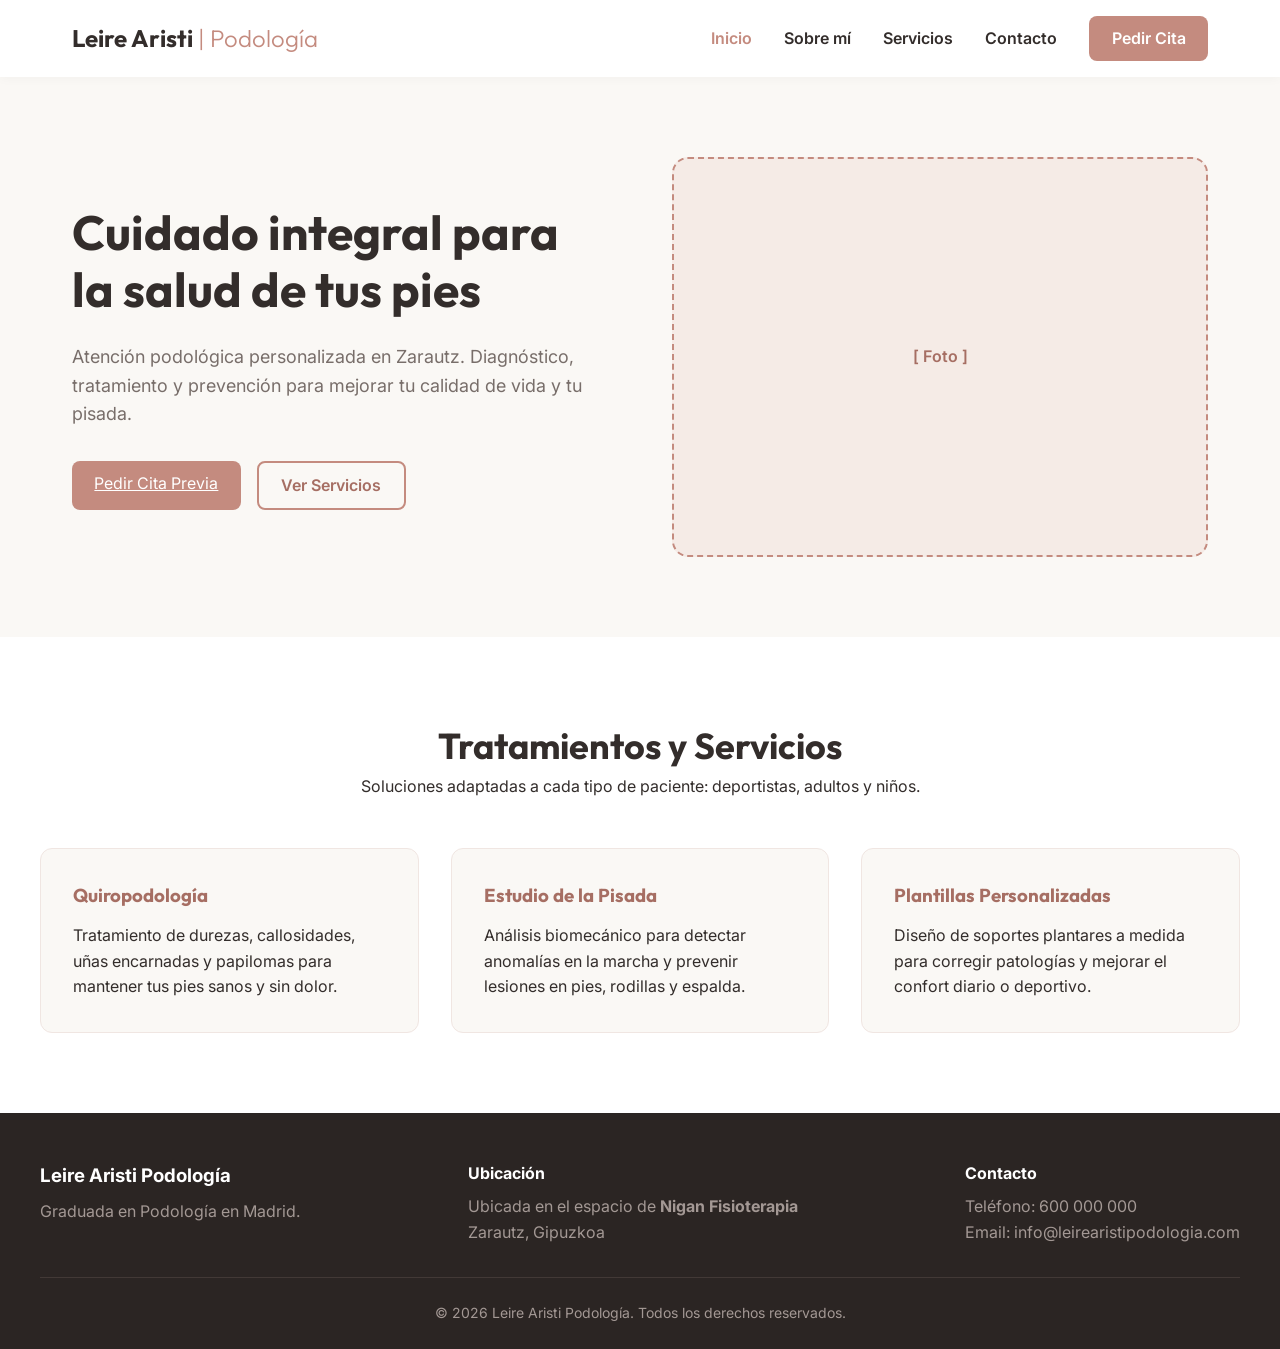
==== index.html @ 8298e6a9 "Add files via upload" ====
<!DOCTYPE html>
<html lang="es">
<head>
    <meta charset="UTF-8">
    <meta name="viewport" content="width=device-width, initial-scale=1.0">
    <title>Leire Aristi | Podología en Zarautz</title>
    <!-- Google Fonts -->
    <link rel="preconnect" href="https://fonts.googleapis.com">
    <link rel="preconnect" href="https://fonts.gstatic.com" crossorigin>
    <link href="https://fonts.googleapis.com/css2?family=Inter:wght@300;400;600;700&family=Outfit:wght@400;600;700&display=swap" rel="stylesheet">
    <style>
        :root {
            /* Paleta Nigan: Rosa cálido / Beige / Terracota */
            --primary: #c48b7f;
            --primary-dark: #a66e63;
            --primary-light: #f5ebe6;
            --bg-light: #faf8f5;
            --text-main: #332d2b;
            --text-muted: #786e6a;
            --white: #ffffff;
            --font-heading: 'Outfit', sans-serif;
            --font-body: 'Inter', sans-serif;
        }

        * {
            box-sizing: border-box;
            margin: 0;
            padding: 0;
        }

        body {
            font-family: var(--font-body);
            color: var(--text-main);
            background-color: var(--bg-light);
            line-height: 1.6;
        }

        /* Header & Navigation */
        header {
            background-color: var(--white);
            box-shadow: 0 2px 10px rgba(0,0,0,0.03);
            position: sticky;
            top: 0;
            z-index: 100;
        }

        .nav-container {
            max-width: 1200px;
            margin: 0 auto;
            display: flex;
            justify-content: space-between;
            align-items: center;
            padding: 1rem 2rem;
            position: relative;
        }

        .logo {
            font-family: var(--font-heading);
            font-size: 1.5rem;
            font-weight: 700;
            color: var(--text-main);
            text-decoration: none;
        }

        .logo span {
            font-weight: 300;
            color: var(--primary);
        }

        .menu-toggle {
            display: none;
            background: none;
            border: none;
            font-size: 1.8rem;
            color: var(--primary-dark);
            cursor: pointer;
            padding: 0.2rem 0.5rem;
        }

        nav ul {
            display: flex;
            list-style: none;
            gap: 2rem;
            align-items: center;
        }

        nav a {
            text-decoration: none;
            color: var(--text-main);
            font-weight: 600;
            transition: color 0.3s;
        }

        nav a:hover, nav a.active {
            color: var(--primary);
        }

        .btn-cta {
            background-color: var(--primary);
            color: var(--white) !important;
            padding: 0.6rem 1.4rem;
            border-radius: 8px;
            display: inline-block;
            text-align: center;
            transition: background-color 0.3s, transform 0.2s !important;
        }

        .btn-cta:hover {
            background-color: var(--primary-dark) !important;
            transform: translateY(-1px);
        }

        /* Hero Section */
        .hero {
            max-width: 1200px;
            margin: 0 auto;
            padding: 5rem 2rem;
            display: grid;
            grid-template-columns: 1fr 1fr;
            gap: 4rem;
            align-items: center;
        }

        .hero-text h1 {
            font-family: var(--font-heading);
            font-size: 3rem;
            line-height: 1.2;
            color: var(--text-main);
            margin-bottom: 1.5rem;
        }

        .hero-text p {
            font-size: 1.125rem;
            color: var(--text-muted);
            margin-bottom: 2rem;
        }

        .hero-buttons {
            display: flex;
            gap: 1rem;
        }

        .btn-secondary {
            border: 2px solid var(--primary);
            color: var(--primary-dark);
            padding: 0.6rem 1.4rem;
            border-radius: 8px;
            text-decoration: none;
            font-weight: 600;
            display: inline-block;
            text-align: center;
            transition: background-color 0.3s;
        }

        .btn-secondary:hover {
            background-color: var(--primary-light);
        }

        .hero-image {
            background-color: var(--primary-light);
            border: 2px dashed var(--primary);
            height: 400px;
            border-radius: 16px;
            display: flex;
            align-items: center;
            justify-content: center;
            color: var(--primary-dark);
            font-weight: 600;
        }

        /* Direct Services Preview */
        .services-preview {
            background-color: var(--white);
            padding: 5rem 2rem;
        }

        .section-title {
            text-align: center;
            max-width: 600px;
            margin: 0 auto 3rem auto;
        }

        .section-title h2 {
            font-family: var(--font-heading);
            font-size: 2.25rem;
            color: var(--text-main);
        }

        .grid-3 {
            max-width: 1200px;
            margin: 0 auto;
            display: grid;
            grid-template-columns: repeat(auto-fit, minmax(280px, 1fr));
            gap: 2rem;
        }

        .card {
            padding: 2rem;
            border-radius: 12px;
            border: 1px solid #f0e6e2;
            background: var(--bg-light);
            transition: transform 0.3s, box-shadow 0.3s;
        }

        .card:hover {
            transform: translateY(-5px);
            box-shadow: 0 10px 20px rgba(196, 139, 127, 0.1);
        }

        .card h3 {
            font-family: var(--font-heading);
            margin-bottom: 0.75rem;
            color: var(--primary-dark);
        }

        /* Footer */
        footer {
            background-color: #2b2523;
            color: var(--white);
            padding: 3rem 2rem 1.5rem 2rem;
        }

        .footer-content {
            max-width: 1200px;
            margin: 0 auto;
            display: flex;
            justify-content: space-between;
            flex-wrap: wrap;
            gap: 2rem;
            padding-bottom: 2rem;
            border-bottom: 1px solid #423936;
        }

        .footer-bottom {
            max-width: 1200px;
            margin: 1.5rem auto 0 auto;
            text-align: center;
            font-size: 0.875rem;
            color: #a39894;
        }

        /* Responsive Mobile Layout */
        @media (max-width: 768px) {
            .nav-container {
                padding: 1rem 1.5rem;
            }

            .menu-toggle {
                display: block;
            }

            nav ul {
                display: none;
                flex-direction: column;
                position: absolute;
                top: 100%;
                left: 0;
                width: 100%;
                background-color: var(--white);
                padding: 1.5rem;
                box-shadow: 0 10px 15px rgba(0, 0, 0, 0.05);
                gap: 1.2rem;
                border-bottom: 2px solid var(--primary-light);
            }

            nav ul.nav-active {
                display: flex;
            }

            .hero {
                grid-template-columns: 1fr;
                text-align: center;
                padding: 3rem 1.5rem;
                gap: 2.5rem;
            }

            .hero-text h1 {
                font-size: 2.25rem;
            }

            .hero-buttons {
                flex-direction: column;
                width: 100%;
            }

            .btn-cta, .btn-secondary {
                width: 100%;
            }

            .hero-image {
                height: 250px;
            }

            .services-preview {
                padding: 3rem 1.5rem;
            }

            .section-title h2 {
                font-size: 1.8rem;
            }

            .footer-content {
                flex-direction: column;
                gap: 1.5rem;
            }
        }
    </style>
</head>
<body>

    <!-- Navegación -->
    <header>
        <div class="nav-container">
            <a href="index.html" class="logo">Leire Aristi <span>| Podología</span></a>
            
            <button class="menu-toggle" id="mobile-menu" aria-label="Abrir menú de navegación">
                ☰
            </button>

            <nav>
                <ul id="nav-list">
                    <li><a href="index.html" class="active">Inicio</a></li>
                    <li><a href="sobre-mi.html">Sobre mí</a></li>
                    <li><a href="servicios.html">Servicios</a></li>
                    <li><a href="contacto.html">Contacto</a></li>
                    <li><a href="cita.html" class="btn-cta">Pedir Cita</a></li>
                </ul>
            </nav>
        </div>
    </header>

    <!-- Hero Section -->
    <section class="hero">
        <div class="hero-text">
            <h1>Cuidado integral para la salud de tus pies</h1>
            <p>Atención podológica personalizada en Zarautz. Diagnóstico, tratamiento y prevención para mejorar tu calidad de vida y tu pisada.</p>
            <div class="hero-buttons">
                <a href="cita.html" class="btn-cta">Pedir Cita Previa</a>
                <a href="servicios.html" class="btn-secondary">Ver Servicios</a>
            </div>
        </div>
        <div class="hero-image">
            [ Foto ]
        </div>
    </section>

    <!-- Servicios Destacados -->
    <section class="services-preview">
        <div class="section-title">
            <h2>Tratamientos y Servicios</h2>
            <p>Soluciones adaptadas a cada tipo de paciente: deportistas, adultos y niños.</p>
        </div>
        <div class="grid-3">
            <div class="card">
                <h3>Quiropodología</h3>
                <p>Tratamiento de durezas, callosidades, uñas encarnadas y papilomas para mantener tus pies sanos y sin dolor.</p>
            </div>
            <div class="card">
                <h3>Estudio de la Pisada</h3>
                <p>Análisis biomecánico para detectar anomalías en la marcha y prevenir lesiones en pies, rodillas y espalda.</p>
            </div>
            <div class="card">
                <h3>Plantillas Personalizadas</h3>
                <p>Diseño de soportes plantares a medida para corregir patologías y mejorar el confort diario o deportivo.</p>
            </div>
        </div>
    </section>

    <!-- Footer -->
    <footer>
        <div class="footer-content">
            <div>
                <h3>Leire Aristi Podología</h3>
                <p style="color: #a39894; margin-top: 0.5rem;">Graduada en Podología en Madrid.</p>
            </div>
            <div>
                <h4>Ubicación</h4>
                <p style="color: #a39894; margin-top: 0.5rem;">
                    Ubicada en el espacio de <strong>Nigan Fisioterapia</strong><br>
                    Zarautz, Gipuzkoa
                </p>
            </div>
            <div>
                <h4>Contacto</h4>
                <p style="color: #a39894; margin-top: 0.5rem;">
                    Teléfono: 600 000 000<br>
                    Email: info@leirearistipodologia.com
                </p>
            </div>
        </div>
        <div class="footer-bottom">
            <p>&copy; 2026 Leire Aristi Podología. Todos los derechos reservados.</p>
        </div>
    </footer>

    <!-- Script Menú Móvil -->
    <script>
        const menuToggle = document.getElementById('mobile-menu');
        const navList = document.getElementById('nav-list');

        menuToggle.addEventListener('click', () => {
            navList.classList.toggle('nav-active');
        });
    </script>

</body>
</html>
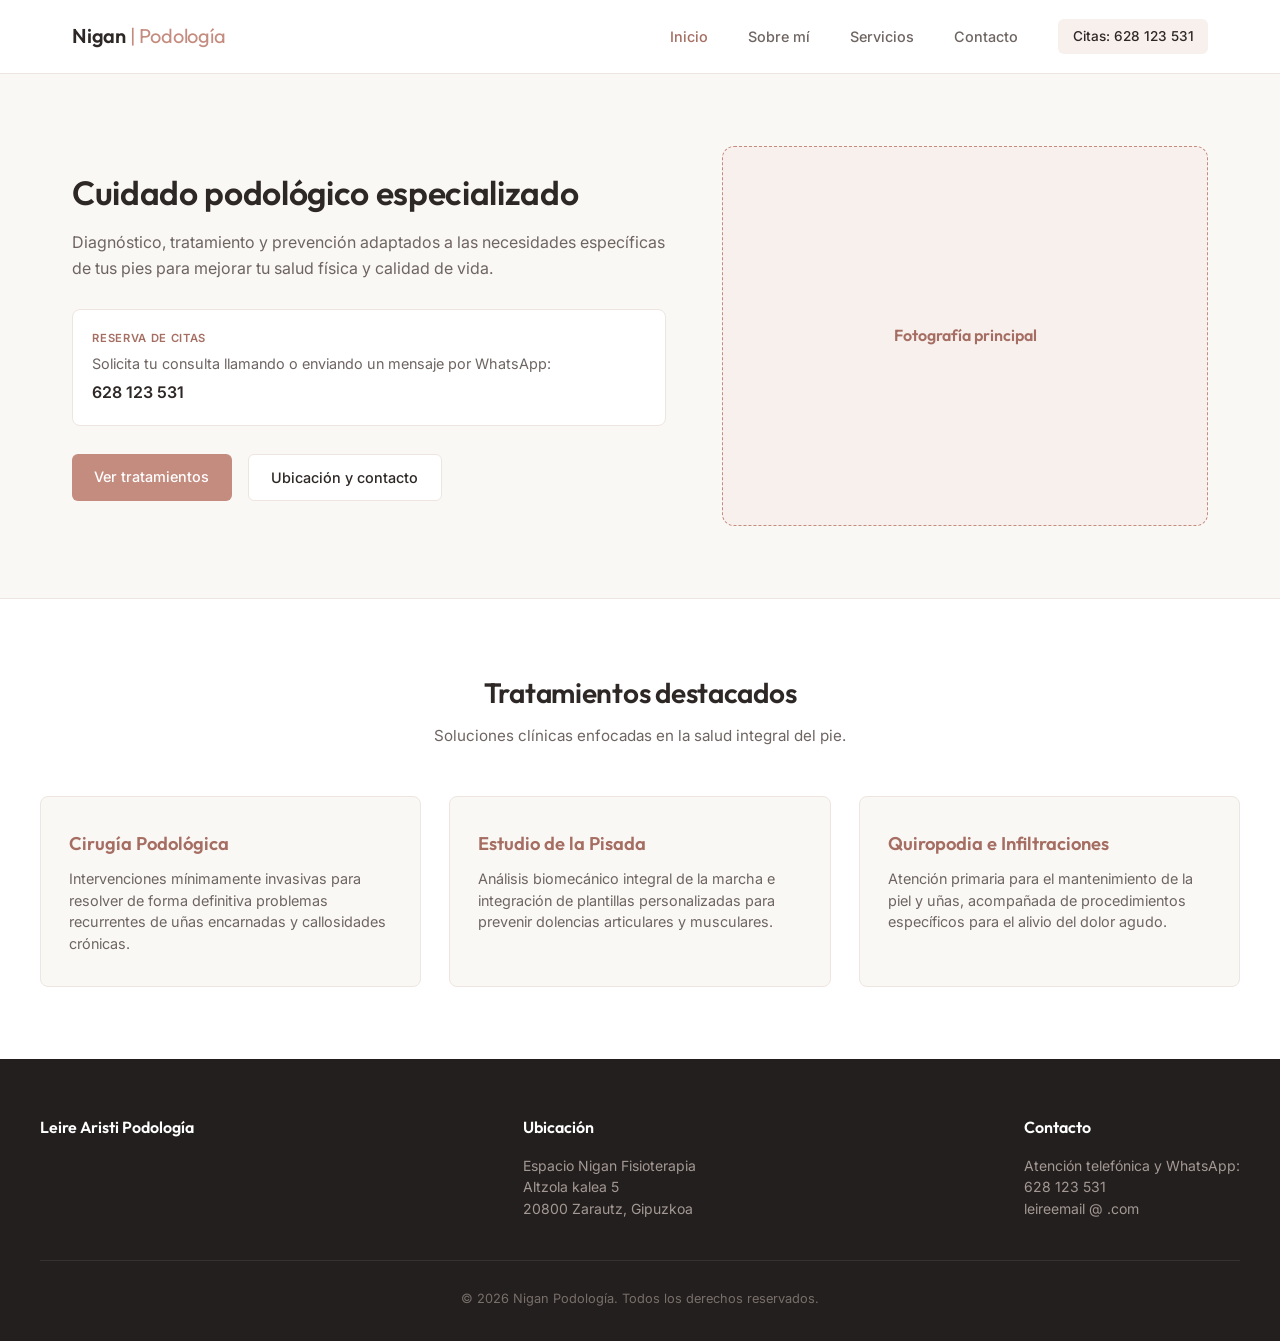
==== commit e9102eea: "Add files via upload basico 1" ====
--- a/index.html
+++ b/index.html
@@ -3,21 +3,21 @@
 <head>
     <meta charset="UTF-8">
     <meta name="viewport" content="width=device-width, initial-scale=1.0">
-    <title>Leire Aristi | Podología en Zarautz</title>
+    <title>Nigan | Podología en Zarautz</title>
     <!-- Google Fonts -->
     <link rel="preconnect" href="https://fonts.googleapis.com">
     <link rel="preconnect" href="https://fonts.gstatic.com" crossorigin>
-    <link href="https://fonts.googleapis.com/css2?family=Inter:wght@300;400;600;700&family=Outfit:wght@400;600;700&display=swap" rel="stylesheet">
+    <link href="https://fonts.googleapis.com/css2?family=Inter:wght@300;400;500;600&family=Outfit:wght@400;500;600&display=swap" rel="stylesheet">
     <style>
         :root {
-            /* Paleta Nigan: Rosa cálido / Beige / Terracota */
             --primary: #c48b7f;
             --primary-dark: #a66e63;
-            --primary-light: #f5ebe6;
+            --primary-light: #f7f0ed;
             --bg-light: #faf8f5;
-            --text-main: #332d2b;
-            --text-muted: #786e6a;
+            --text-main: #2d2826;
+            --text-muted: #6e6562;
             --white: #ffffff;
+            --border-color: #eee5e0;
             --font-heading: 'Outfit', sans-serif;
             --font-body: 'Inter', sans-serif;
         }
@@ -33,12 +33,13 @@
             color: var(--text-main);
             background-color: var(--bg-light);
             line-height: 1.6;
+            -webkit-font-smoothing: antialiased;
         }
 
         /* Header & Navigation */
         header {
             background-color: var(--white);
-            box-shadow: 0 2px 10px rgba(0,0,0,0.03);
+            border-bottom: 1px solid var(--border-color);
             position: sticky;
             top: 0;
             z-index: 100;
@@ -50,20 +51,20 @@
             display: flex;
             justify-content: space-between;
             align-items: center;
-            padding: 1rem 2rem;
-            position: relative;
+            padding: 1.2rem 2rem;
         }
 
         .logo {
             font-family: var(--font-heading);
-            font-size: 1.5rem;
-            font-weight: 700;
+            font-size: 1.25rem;
+            font-weight: 600;
             color: var(--text-main);
             text-decoration: none;
+            letter-spacing: -0.01em;
         }
 
         .logo span {
-            font-weight: 300;
+            font-weight: 400;
             color: var(--primary);
         }
 
@@ -71,68 +72,95 @@
             display: none;
             background: none;
             border: none;
-            font-size: 1.8rem;
-            color: var(--primary-dark);
+            font-size: 1.5rem;
+            color: var(--text-main);
             cursor: pointer;
-            padding: 0.2rem 0.5rem;
         }
 
         nav ul {
             display: flex;
             list-style: none;
-            gap: 2rem;
+            gap: 2.5rem;
             align-items: center;
         }
 
         nav a {
             text-decoration: none;
-            color: var(--text-main);
-            font-weight: 600;
-            transition: color 0.3s;
+            color: var(--text-muted);
+            font-weight: 500;
+            font-size: 0.9rem;
+            transition: color 0.2s ease;
         }
 
         nav a:hover, nav a.active {
-            color: var(--primary);
-        }
-
-        .btn-cta {
-            background-color: var(--primary);
-            color: var(--white) !important;
-            padding: 0.6rem 1.4rem;
-            border-radius: 8px;
-            display: inline-block;
-            text-align: center;
-            transition: background-color 0.3s, transform 0.2s !important;
-        }
-
-        .btn-cta:hover {
-            background-color: var(--primary-dark) !important;
-            transform: translateY(-1px);
+            color: var(--primary-dark);
+        }
+
+        .nav-phone {
+            font-size: 0.85rem;
+            font-weight: 500;
+            color: var(--text-main);
+            background-color: var(--primary-light);
+            padding: 0.4rem 0.9rem;
+            border-radius: 6px;
         }
 
         /* Hero Section */
         .hero {
             max-width: 1200px;
             margin: 0 auto;
-            padding: 5rem 2rem;
+            padding: 4.5rem 2rem;
             display: grid;
-            grid-template-columns: 1fr 1fr;
-            gap: 4rem;
+            grid-template-columns: 1.1fr 0.9fr;
+            gap: 3.5rem;
             align-items: center;
         }
 
         .hero-text h1 {
             font-family: var(--font-heading);
-            font-size: 3rem;
-            line-height: 1.2;
-            color: var(--text-main);
-            margin-bottom: 1.5rem;
+            font-size: 2.1rem;
+            font-weight: 600;
+            line-height: 1.3;
+            color: var(--text-main);
+            margin-bottom: 1rem;
+            letter-spacing: -0.01em;
         }
 
         .hero-text p {
-            font-size: 1.125rem;
+            font-size: 1rem;
             color: var(--text-muted);
-            margin-bottom: 2rem;
+            margin-bottom: 1.75rem;
+        }
+
+        /* Reserva de Citas */
+        .booking-card {
+            background-color: var(--white);
+            border: 1px solid var(--border-color);
+            padding: 1.2rem;
+            border-radius: 8px;
+            margin-bottom: 1.75rem;
+        }
+
+        .booking-card-label {
+            font-size: 0.7rem;
+            text-transform: uppercase;
+            letter-spacing: 0.06em;
+            font-weight: 600;
+            color: var(--primary-dark);
+            margin-bottom: 0.3rem;
+        }
+
+        .booking-card p {
+            font-size: 0.9rem;
+            color: var(--text-muted);
+            margin-bottom: 0.3rem;
+        }
+
+        .phone-number {
+            font-family: var(--font-body);
+            font-size: 1rem;
+            font-weight: 600;
+            color: var(--text-main);
         }
 
         .hero-buttons {
@@ -140,50 +168,86 @@
             gap: 1rem;
         }
 
+        .btn-primary {
+            background-color: var(--primary);
+            color: var(--white);
+            padding: 0.7rem 1.4rem;
+            border-radius: 6px;
+            text-decoration: none;
+            font-weight: 500;
+            font-size: 0.9rem;
+            transition: background-color 0.2s ease;
+        }
+
+        .btn-primary:hover {
+            background-color: var(--primary-dark);
+        }
+
         .btn-secondary {
-            border: 2px solid var(--primary);
-            color: var(--primary-dark);
-            padding: 0.6rem 1.4rem;
-            border-radius: 8px;
+            border: 1px solid var(--border-color);
+            background-color: var(--white);
+            color: var(--text-main);
+            padding: 0.7rem 1.4rem;
+            border-radius: 6px;
             text-decoration: none;
-            font-weight: 600;
-            display: inline-block;
-            text-align: center;
-            transition: background-color 0.3s;
+            font-weight: 500;
+            font-size: 0.9rem;
+            transition: border-color 0.2s ease, background-color 0.2s ease;
         }
 
         .btn-secondary:hover {
+            border-color: var(--primary);
             background-color: var(--primary-light);
         }
 
-        .hero-image {
+        /* Foto Principal Placeholder */
+        .image-placeholder {
+            width: 100%;
+            height: 380px;
             background-color: var(--primary-light);
-            border: 2px dashed var(--primary);
-            height: 400px;
-            border-radius: 16px;
+            border: 1px dashed var(--primary);
+            border-radius: 12px;
             display: flex;
+            flex-direction: column;
             align-items: center;
             justify-content: center;
+            padding: 2rem;
+            text-align: center;
+            box-sizing: border-box;
+        }
+
+        .image-placeholder-title {
+            font-family: var(--font-heading);
+            font-size: 1rem;
+            font-weight: 600;
             color: var(--primary-dark);
-            font-weight: 600;
-        }
-
-        /* Direct Services Preview */
+        }
+
+        /* Services Preview */
         .services-preview {
             background-color: var(--white);
-            padding: 5rem 2rem;
-        }
-
-        .section-title {
-            text-align: center;
+            padding: 4.5rem 2rem;
+            border-top: 1px solid var(--border-color);
+        }
+
+        .section-header {
             max-width: 600px;
             margin: 0 auto 3rem auto;
-        }
-
-        .section-title h2 {
-            font-family: var(--font-heading);
-            font-size: 2.25rem;
-            color: var(--text-main);
+            text-align: center;
+        }
+
+        .section-header h2 {
+            font-family: var(--font-heading);
+            font-size: 1.75rem;
+            font-weight: 600;
+            color: var(--text-main);
+            margin-bottom: 0.5rem;
+            letter-spacing: -0.01em;
+        }
+
+        .section-header p {
+            color: var(--text-muted);
+            font-size: 0.95rem;
         }
 
         .grid-3 {
@@ -191,33 +255,42 @@
             margin: 0 auto;
             display: grid;
             grid-template-columns: repeat(auto-fit, minmax(280px, 1fr));
-            gap: 2rem;
+            gap: 1.75rem;
         }
 
         .card {
-            padding: 2rem;
-            border-radius: 12px;
-            border: 1px solid #f0e6e2;
+            padding: 2rem 1.75rem;
+            border-radius: 8px;
+            border: 1px solid var(--border-color);
             background: var(--bg-light);
-            transition: transform 0.3s, box-shadow 0.3s;
+            transition: border-color 0.2s ease, transform 0.2s ease;
         }
 
         .card:hover {
-            transform: translateY(-5px);
-            box-shadow: 0 10px 20px rgba(196, 139, 127, 0.1);
-        }
-
+            border-color: var(--primary);
+            transform: translateY(-2px);
+        }
+
+        /* Títulos de tratamientos en rosa más oscuro */
         .card h3 {
             font-family: var(--font-heading);
-            margin-bottom: 0.75rem;
+            font-size: 1.15rem;
+            font-weight: 600;
+            margin-bottom: 0.6rem;
             color: var(--primary-dark);
+        }
+
+        .card p {
+            color: var(--text-muted);
+            font-size: 0.9rem;
+            line-height: 1.5;
         }
 
         /* Footer */
         footer {
-            background-color: #2b2523;
+            background-color: #231f1e;
             color: var(--white);
-            padding: 3rem 2rem 1.5rem 2rem;
+            padding: 3.5rem 2rem 2rem 2rem;
         }
 
         .footer-content {
@@ -226,29 +299,35 @@
             display: flex;
             justify-content: space-between;
             flex-wrap: wrap;
-            gap: 2rem;
-            padding-bottom: 2rem;
-            border-bottom: 1px solid #423936;
+            gap: 2.5rem;
+            padding-bottom: 2.5rem;
+            border-bottom: 1px solid #36302e;
+        }
+
+        .footer-col h4 {
+            font-family: var(--font-heading);
+            font-size: 1rem;
+            margin-bottom: 0.85rem;
+            font-weight: 600;
+        }
+
+        .footer-col p {
+            color: #a39894;
+            font-size: 0.875rem;
+            line-height: 1.55;
         }
 
         .footer-bottom {
             max-width: 1200px;
-            margin: 1.5rem auto 0 auto;
+            margin: 1.75rem auto 0 auto;
             text-align: center;
-            font-size: 0.875rem;
-            color: #a39894;
-        }
-
-        /* Responsive Mobile Layout */
+            font-size: 0.8rem;
+            color: #786e6a;
+        }
+
+        /* Mobile Layout */
         @media (max-width: 768px) {
-            .nav-container {
-                padding: 1rem 1.5rem;
-            }
-
-            .menu-toggle {
-                display: block;
-            }
-
+            .menu-toggle { display: block; }
             nav ul {
                 display: none;
                 flex-direction: column;
@@ -258,150 +337,108 @@
                 width: 100%;
                 background-color: var(--white);
                 padding: 1.5rem;
-                box-shadow: 0 10px 15px rgba(0, 0, 0, 0.05);
-                gap: 1.2rem;
-                border-bottom: 2px solid var(--primary-light);
+                box-shadow: 0 10px 20px rgba(0, 0, 0, 0.05);
+                gap: 1.25rem;
+                border-bottom: 1px solid var(--border-color);
             }
-
-            nav ul.nav-active {
-                display: flex;
-            }
-
+            nav ul.nav-active { display: flex; }
             .hero {
                 grid-template-columns: 1fr;
-                text-align: center;
-                padding: 3rem 1.5rem;
-                gap: 2.5rem;
+                padding: 2.5rem 1.25rem;
+                gap: 2rem;
             }
-
-            .hero-text h1 {
-                font-size: 2.25rem;
-            }
-
-            .hero-buttons {
-                flex-direction: column;
-                width: 100%;
-            }
-
-            .btn-cta, .btn-secondary {
-                width: 100%;
-            }
-
-            .hero-image {
-                height: 250px;
-            }
-
-            .services-preview {
-                padding: 3rem 1.5rem;
-            }
-
-            .section-title h2 {
-                font-size: 1.8rem;
-            }
-
-            .footer-content {
-                flex-direction: column;
-                gap: 1.5rem;
-            }
+            .hero-text h1 { font-size: 1.75rem; }
+            .hero-buttons { flex-direction: column; }
+            .btn-primary, .btn-secondary { text-align: center; }
+            .image-placeholder { height: 260px; }
+            .footer-content { flex-direction: column; gap: 1.75rem; }
         }
     </style>
 </head>
 <body>
 
-    <!-- Navegación -->
     <header>
         <div class="nav-container">
-            <a href="index.html" class="logo">Leire Aristi <span>| Podología</span></a>
-            
-            <button class="menu-toggle" id="mobile-menu" aria-label="Abrir menú de navegación">
-                ☰
-            </button>
-
+            <a href="index.html" class="logo">Nigan <span>| Podología</span></a>
+            <button class="menu-toggle" id="mobile-menu" aria-label="Navegación">☰</button>
             <nav>
                 <ul id="nav-list">
                     <li><a href="index.html" class="active">Inicio</a></li>
                     <li><a href="sobre-mi.html">Sobre mí</a></li>
                     <li><a href="servicios.html">Servicios</a></li>
                     <li><a href="contacto.html">Contacto</a></li>
-                    <li><a href="cita.html" class="btn-cta">Pedir Cita</a></li>
+                    <li class="nav-phone">Citas: 628 123 531</li>
                 </ul>
             </nav>
         </div>
     </header>
 
-    <!-- Hero Section -->
     <section class="hero">
         <div class="hero-text">
-            <h1>Cuidado integral para la salud de tus pies</h1>
-            <p>Atención podológica personalizada en Zarautz. Diagnóstico, tratamiento y prevención para mejorar tu calidad de vida y tu pisada.</p>
+            <h1>Cuidado podológico especializado</h1>
+            <p>Diagnóstico, tratamiento y prevención adaptados a las necesidades específicas de tus pies para mejorar tu salud física y calidad de vida.</p>
+            
+            <div class="booking-card">
+                <div class="booking-card-label">Reserva de citas</div>
+                <p>Solicita tu consulta llamando o enviando un mensaje por WhatsApp:</p>
+                <div class="phone-number">628 123 531</div>
+            </div>
+
             <div class="hero-buttons">
-                <a href="cita.html" class="btn-cta">Pedir Cita Previa</a>
-                <a href="servicios.html" class="btn-secondary">Ver Servicios</a>
-            </div>
-        </div>
-        <div class="hero-image">
-            [ Foto ]
+                <a href="servicios.html" class="btn-primary">Ver tratamientos</a>
+                <a href="contacto.html" class="btn-secondary">Ubicación y contacto</a>
+            </div>
+        </div>
+
+        <div class="image-placeholder">
+            <div class="image-placeholder-title">Fotografía principal</div>
         </div>
     </section>
 
-    <!-- Servicios Destacados -->
     <section class="services-preview">
-        <div class="section-title">
-            <h2>Tratamientos y Servicios</h2>
-            <p>Soluciones adaptadas a cada tipo de paciente: deportistas, adultos y niños.</p>
+        <div class="section-header">
+            <h2>Tratamientos destacados</h2>
+            <p>Soluciones clínicas enfocadas en la salud integral del pie.</p>
         </div>
         <div class="grid-3">
             <div class="card">
-                <h3>Quiropodología</h3>
-                <p>Tratamiento de durezas, callosidades, uñas encarnadas y papilomas para mantener tus pies sanos y sin dolor.</p>
+                <h3>Cirugía Podológica</h3>
+                <p>Intervenciones mínimamente invasivas para resolver de forma definitiva problemas recurrentes de uñas encarnadas y callosidades crónicas.</p>
             </div>
             <div class="card">
                 <h3>Estudio de la Pisada</h3>
-                <p>Análisis biomecánico para detectar anomalías en la marcha y prevenir lesiones en pies, rodillas y espalda.</p>
+                <p>Análisis biomecánico integral de la marcha e integración de plantillas personalizadas para prevenir dolencias articulares y musculares.</p>
             </div>
             <div class="card">
-                <h3>Plantillas Personalizadas</h3>
-                <p>Diseño de soportes plantares a medida para corregir patologías y mejorar el confort diario o deportivo.</p>
+                <h3>Quiropodia e Infiltraciones</h3>
+                <p>Atención primaria para el mantenimiento de la piel y uñas, acompañada de procedimientos específicos para el alivio del dolor agudo.</p>
             </div>
         </div>
     </section>
 
-    <!-- Footer -->
     <footer>
         <div class="footer-content">
-            <div>
-                <h3>Leire Aristi Podología</h3>
-                <p style="color: #a39894; margin-top: 0.5rem;">Graduada en Podología en Madrid.</p>
-            </div>
-            <div>
+            <div class="footer-col">
+                <h4>Leire Aristi Podología</h4>
+            </div>
+            <div class="footer-col">
                 <h4>Ubicación</h4>
-                <p style="color: #a39894; margin-top: 0.5rem;">
-                    Ubicada en el espacio de <strong>Nigan Fisioterapia</strong><br>
-                    Zarautz, Gipuzkoa
-                </p>
-            </div>
-            <div>
+                <p>Espacio Nigan Fisioterapia<br>Altzola kalea 5<br>20800 Zarautz, Gipuzkoa</p>
+            </div>
+            <div class="footer-col">
                 <h4>Contacto</h4>
-                <p style="color: #a39894; margin-top: 0.5rem;">
-                    Teléfono: 600 000 000<br>
-                    Email: info@leirearistipodologia.com
-                </p>
+                <p>Atención telefónica y WhatsApp:<br>628 123 531<br>leireemail @ .com</p>
             </div>
         </div>
         <div class="footer-bottom">
-            <p>&copy; 2026 Leire Aristi Podología. Todos los derechos reservados.</p>
+            <p>&copy; 2026 Nigan Podología. Todos los derechos reservados.</p>
         </div>
     </footer>
 
-    <!-- Script Menú Móvil -->
     <script>
-        const menuToggle = document.getElementById('mobile-menu');
-        const navList = document.getElementById('nav-list');
-
-        menuToggle.addEventListener('click', () => {
-            navList.classList.toggle('nav-active');
+        document.getElementById('mobile-menu').addEventListener('click', () => {
+            document.getElementById('nav-list').classList.toggle('nav-active');
         });
     </script>
-
 </body>
 </html>
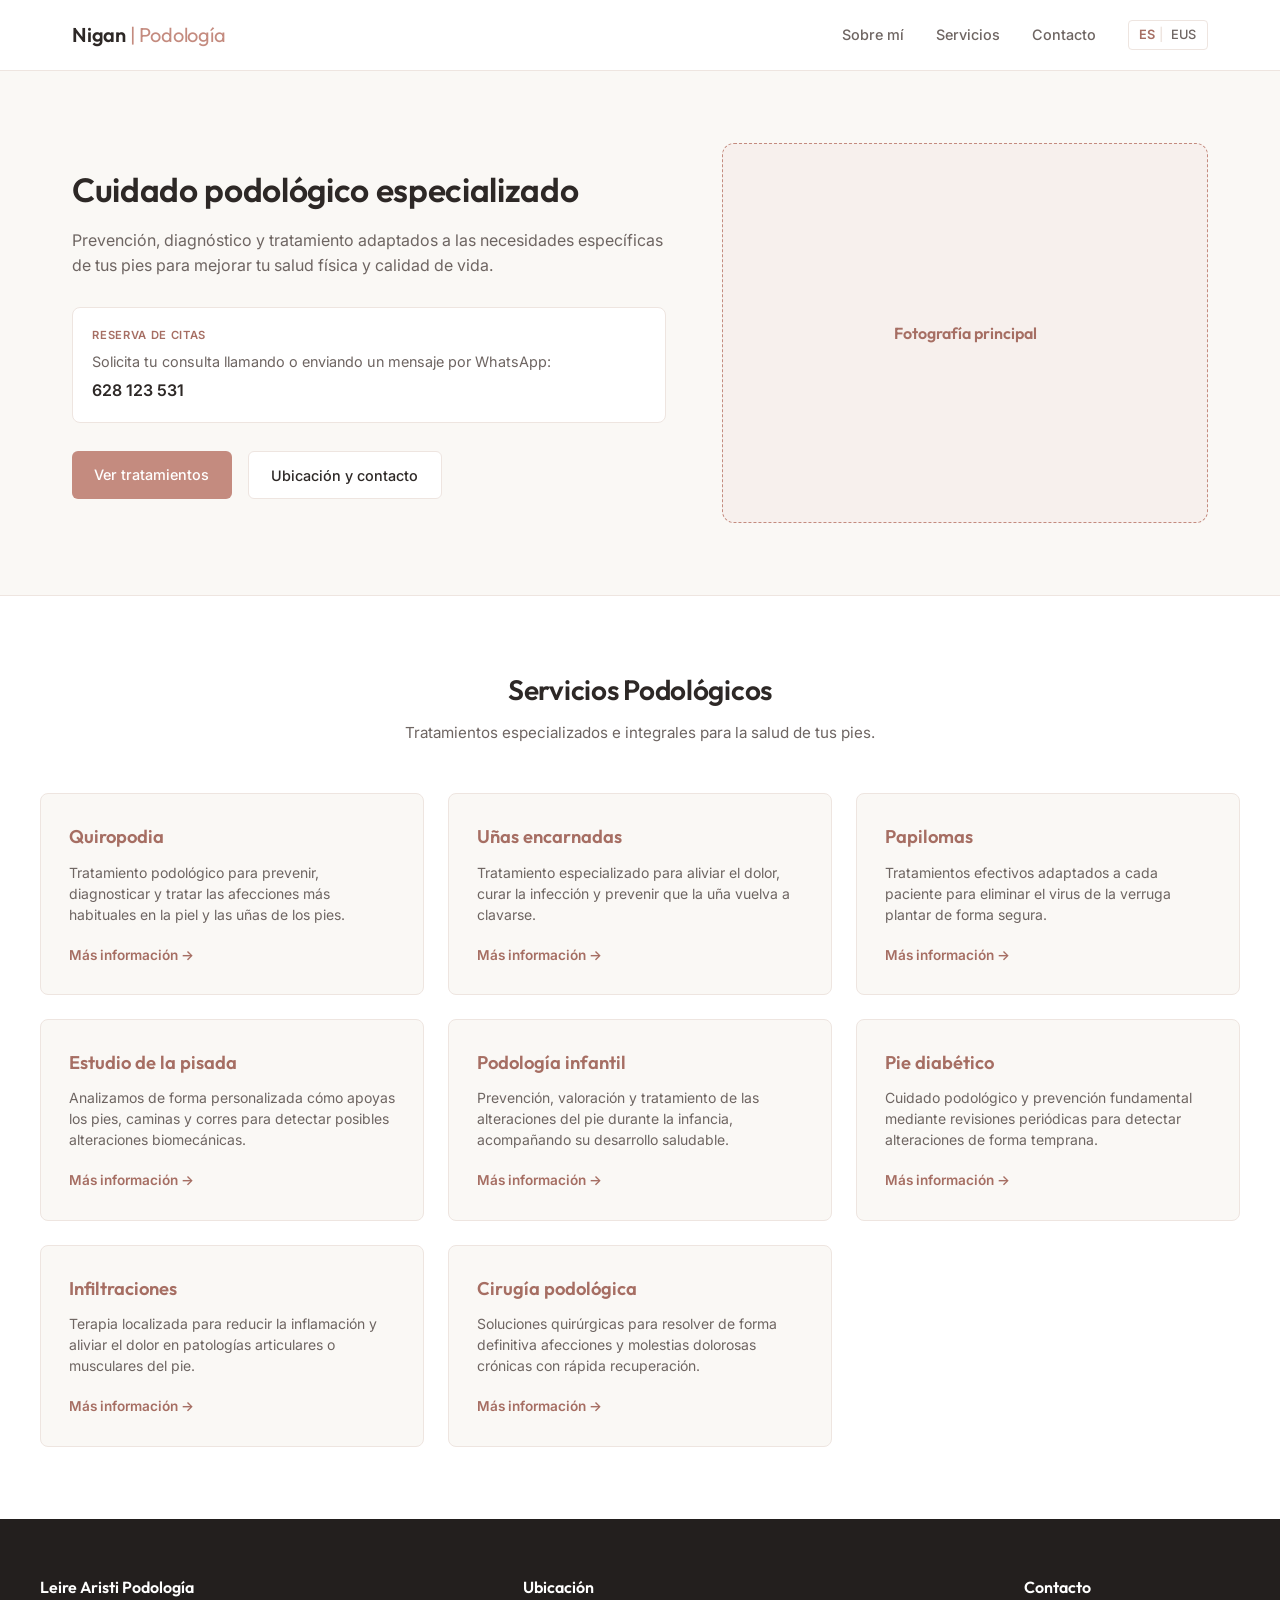
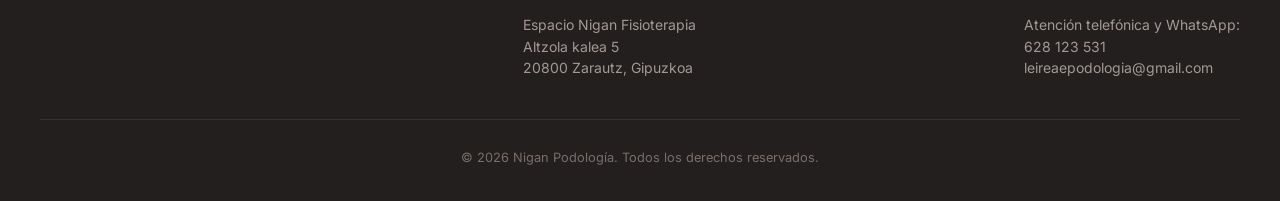
==== commit 4389b02e: "Add files via upload" ====
--- a/index.html
+++ b/index.html
@@ -36,7 +36,6 @@
             -webkit-font-smoothing: antialiased;
         }
 
-        /* Header & Navigation */
         header {
             background-color: var(--white);
             border-bottom: 1px solid var(--border-color);
@@ -80,7 +79,7 @@
         nav ul {
             display: flex;
             list-style: none;
-            gap: 2.5rem;
+            gap: 2rem;
             align-items: center;
         }
 
@@ -96,6 +95,31 @@
             color: var(--primary-dark);
         }
 
+        .lang-selector {
+            display: flex;
+            align-items: center;
+            gap: 0.3rem;
+            font-size: 0.8rem;
+            font-weight: 600;
+            border: 1px solid var(--border-color);
+            padding: 0.25rem 0.6rem;
+            border-radius: 4px;
+            background-color: var(--white);
+        }
+
+        .lang-selector a {
+            font-size: 0.8rem;
+            padding: 0 0.1rem;
+        }
+
+        .lang-selector .active-lang {
+            color: var(--primary-dark);
+        }
+
+        .lang-divider {
+            color: var(--border-color);
+        }
+
         .nav-phone {
             font-size: 0.85rem;
             font-weight: 500;
@@ -105,7 +129,6 @@
             border-radius: 6px;
         }
 
-        /* Hero Section */
         .hero {
             max-width: 1200px;
             margin: 0 auto;
@@ -132,7 +155,6 @@
             margin-bottom: 1.75rem;
         }
 
-        /* Reserva de Citas */
         .booking-card {
             background-color: var(--white);
             border: 1px solid var(--border-color);
@@ -200,7 +222,6 @@
             background-color: var(--primary-light);
         }
 
-        /* Foto Principal Placeholder */
         .image-placeholder {
             width: 100%;
             height: 380px;
@@ -223,7 +244,6 @@
             color: var(--primary-dark);
         }
 
-        /* Services Preview */
         .services-preview {
             background-color: var(--white);
             padding: 4.5rem 2rem;
@@ -250,29 +270,31 @@
             font-size: 0.95rem;
         }
 
-        .grid-3 {
+        .grid-preview {
             max-width: 1200px;
             margin: 0 auto;
             display: grid;
-            grid-template-columns: repeat(auto-fit, minmax(280px, 1fr));
-            gap: 1.75rem;
-        }
-
-        .card {
-            padding: 2rem 1.75rem;
+            grid-template-columns: repeat(auto-fit, minmax(320px, 1fr));
+            gap: 1.5rem;
+        }
+
+        .card-preview {
+            padding: 1.75rem;
             border-radius: 8px;
             border: 1px solid var(--border-color);
             background: var(--bg-light);
+            display: flex;
+            flex-direction: column;
+            justify-content: space-between;
             transition: border-color 0.2s ease, transform 0.2s ease;
         }
 
-        .card:hover {
+        .card-preview:hover {
             border-color: var(--primary);
             transform: translateY(-2px);
         }
 
-        /* Títulos de tratamientos en rosa más oscuro */
-        .card h3 {
+        .card-preview h3 {
             font-family: var(--font-heading);
             font-size: 1.15rem;
             font-weight: 600;
@@ -280,13 +302,27 @@
             color: var(--primary-dark);
         }
 
-        .card p {
+        .card-preview p {
             color: var(--text-muted);
-            font-size: 0.9rem;
+            font-size: 0.875rem;
             line-height: 1.5;
-        }
-
-        /* Footer */
+            margin-bottom: 1.25rem;
+        }
+
+        .link-more {
+            font-size: 0.85rem;
+            font-weight: 600;
+            color: var(--primary-dark);
+            text-decoration: none;
+            display: inline-flex;
+            align-items: center;
+            gap: 0.25rem;
+        }
+
+        .link-more:hover {
+            text-decoration: underline;
+        }
+
         footer {
             background-color: #231f1e;
             color: var(--white);
@@ -325,7 +361,6 @@
             color: #786e6a;
         }
 
-        /* Mobile Layout */
         @media (max-width: 768px) {
             .menu-toggle { display: block; }
             nav ul {
@@ -351,6 +386,7 @@
             .hero-buttons { flex-direction: column; }
             .btn-primary, .btn-secondary { text-align: center; }
             .image-placeholder { height: 260px; }
+            .grid-preview { grid-template-columns: 1fr; }
             .footer-content { flex-direction: column; gap: 1.75rem; }
         }
     </style>
@@ -363,11 +399,14 @@
             <button class="menu-toggle" id="mobile-menu" aria-label="Navegación">☰</button>
             <nav>
                 <ul id="nav-list">
-                    <li><a href="index.html" class="active">Inicio</a></li>
                     <li><a href="sobre-mi.html">Sobre mí</a></li>
                     <li><a href="servicios.html">Servicios</a></li>
                     <li><a href="contacto.html">Contacto</a></li>
-                    <li class="nav-phone">Citas: 628 123 531</li>
+                    <li class="lang-selector">
+                        <span class="active-lang">ES</span>
+                        <span class="lang-divider">|</span>
+                        <a href="eu/index.html">EUS</a>
+                    </li>
                 </ul>
             </nav>
         </div>
@@ -376,7 +415,7 @@
     <section class="hero">
         <div class="hero-text">
             <h1>Cuidado podológico especializado</h1>
-            <p>Diagnóstico, tratamiento y prevención adaptados a las necesidades específicas de tus pies para mejorar tu salud física y calidad de vida.</p>
+            <p>Prevención, diagnóstico y tratamiento adaptados a las necesidades específicas de tus pies para mejorar tu salud física y calidad de vida.</p>
             
             <div class="booking-card">
                 <div class="booking-card-label">Reserva de citas</div>
@@ -397,22 +436,75 @@
 
     <section class="services-preview">
         <div class="section-header">
-            <h2>Tratamientos destacados</h2>
-            <p>Soluciones clínicas enfocadas en la salud integral del pie.</p>
-        </div>
-        <div class="grid-3">
-            <div class="card">
-                <h3>Cirugía Podológica</h3>
-                <p>Intervenciones mínimamente invasivas para resolver de forma definitiva problemas recurrentes de uñas encarnadas y callosidades crónicas.</p>
-            </div>
-            <div class="card">
-                <h3>Estudio de la Pisada</h3>
-                <p>Análisis biomecánico integral de la marcha e integración de plantillas personalizadas para prevenir dolencias articulares y musculares.</p>
-            </div>
-            <div class="card">
-                <h3>Quiropodia e Infiltraciones</h3>
-                <p>Atención primaria para el mantenimiento de la piel y uñas, acompañada de procedimientos específicos para el alivio del dolor agudo.</p>
-            </div>
+            <h2>Servicios Podológicos</h2>
+            <p>Tratamientos especializados e integrales para la salud de tus pies.</p>
+        </div>
+        <div class="grid-preview">
+            
+            <div class="card-preview">
+                <div>
+                    <h3>Quiropodia</h3>
+                    <p>Tratamiento podológico para prevenir, diagnosticar y tratar las afecciones más habituales en la piel y las uñas de los pies.</p>
+                </div>
+                <a href="servicios.html#quiropodia" class="link-more">Más información →</a>
+            </div>
+
+            <div class="card-preview">
+                <div>
+                    <h3>Uñas encarnadas</h3>
+                    <p>Tratamiento especializado para aliviar el dolor, curar la infección y prevenir que la uña vuelva a clavarse.</p>
+                </div>
+                <a href="servicios.html#unas-encarnadas" class="link-more">Más información →</a>
+            </div>
+
+            <div class="card-preview">
+                <div>
+                    <h3>Papilomas</h3>
+                    <p>Tratamientos efectivos adaptados a cada paciente para eliminar el virus de la verruga plantar de forma segura.</p>
+                </div>
+                <a href="servicios.html#papilomas" class="link-more">Más información →</a>
+            </div>
+
+            <div class="card-preview">
+                <div>
+                    <h3>Estudio de la pisada</h3>
+                    <p>Analizamos de forma personalizada cómo apoyas los pies, caminas y corres para detectar posibles alteraciones biomecánicas.</p>
+                </div>
+                <a href="servicios.html#estudio-pisada" class="link-more">Más información →</a>
+            </div>
+
+            <div class="card-preview">
+                <div>
+                    <h3>Podología infantil</h3>
+                    <p>Prevención, valoración y tratamiento de las alteraciones del pie durante la infancia, acompañando su desarrollo saludable.</p>
+                </div>
+                <a href="servicios.html#podologia-infantil" class="link-more">Más información →</a>
+            </div>
+
+            <div class="card-preview">
+                <div>
+                    <h3>Pie diabético</h3>
+                    <p>Cuidado podológico y prevención fundamental mediante revisiones periódicas para detectar alteraciones de forma temprana.</p>
+                </div>
+                <a href="servicios.html#pie-diabetico" class="link-more">Más información →</a>
+            </div>
+
+            <div class="card-preview">
+                <div>
+                    <h3>Infiltraciones</h3>
+                    <p>Terapia localizada para reducir la inflamación y aliviar el dolor en patologías articulares o musculares del pie.</p>
+                </div>
+                <a href="servicios.html#infiltraciones" class="link-more">Más información →</a>
+            </div>
+
+            <div class="card-preview">
+                <div>
+                    <h3>Cirugía podológica</h3>
+                    <p>Soluciones quirúrgicas para resolver de forma definitiva afecciones y molestias dolorosas crónicas con rápida recuperación.</p>
+                </div>
+                <a href="servicios.html#cirugia-podologica" class="link-more">Más información →</a>
+            </div>
+
         </div>
     </section>
 
@@ -427,7 +519,7 @@
             </div>
             <div class="footer-col">
                 <h4>Contacto</h4>
-                <p>Atención telefónica y WhatsApp:<br>628 123 531<br>leireemail @ .com</p>
+                <p>Atención telefónica y WhatsApp:<br>628 123 531<br>leireaepodologia@gmail.com</p>
             </div>
         </div>
         <div class="footer-bottom">
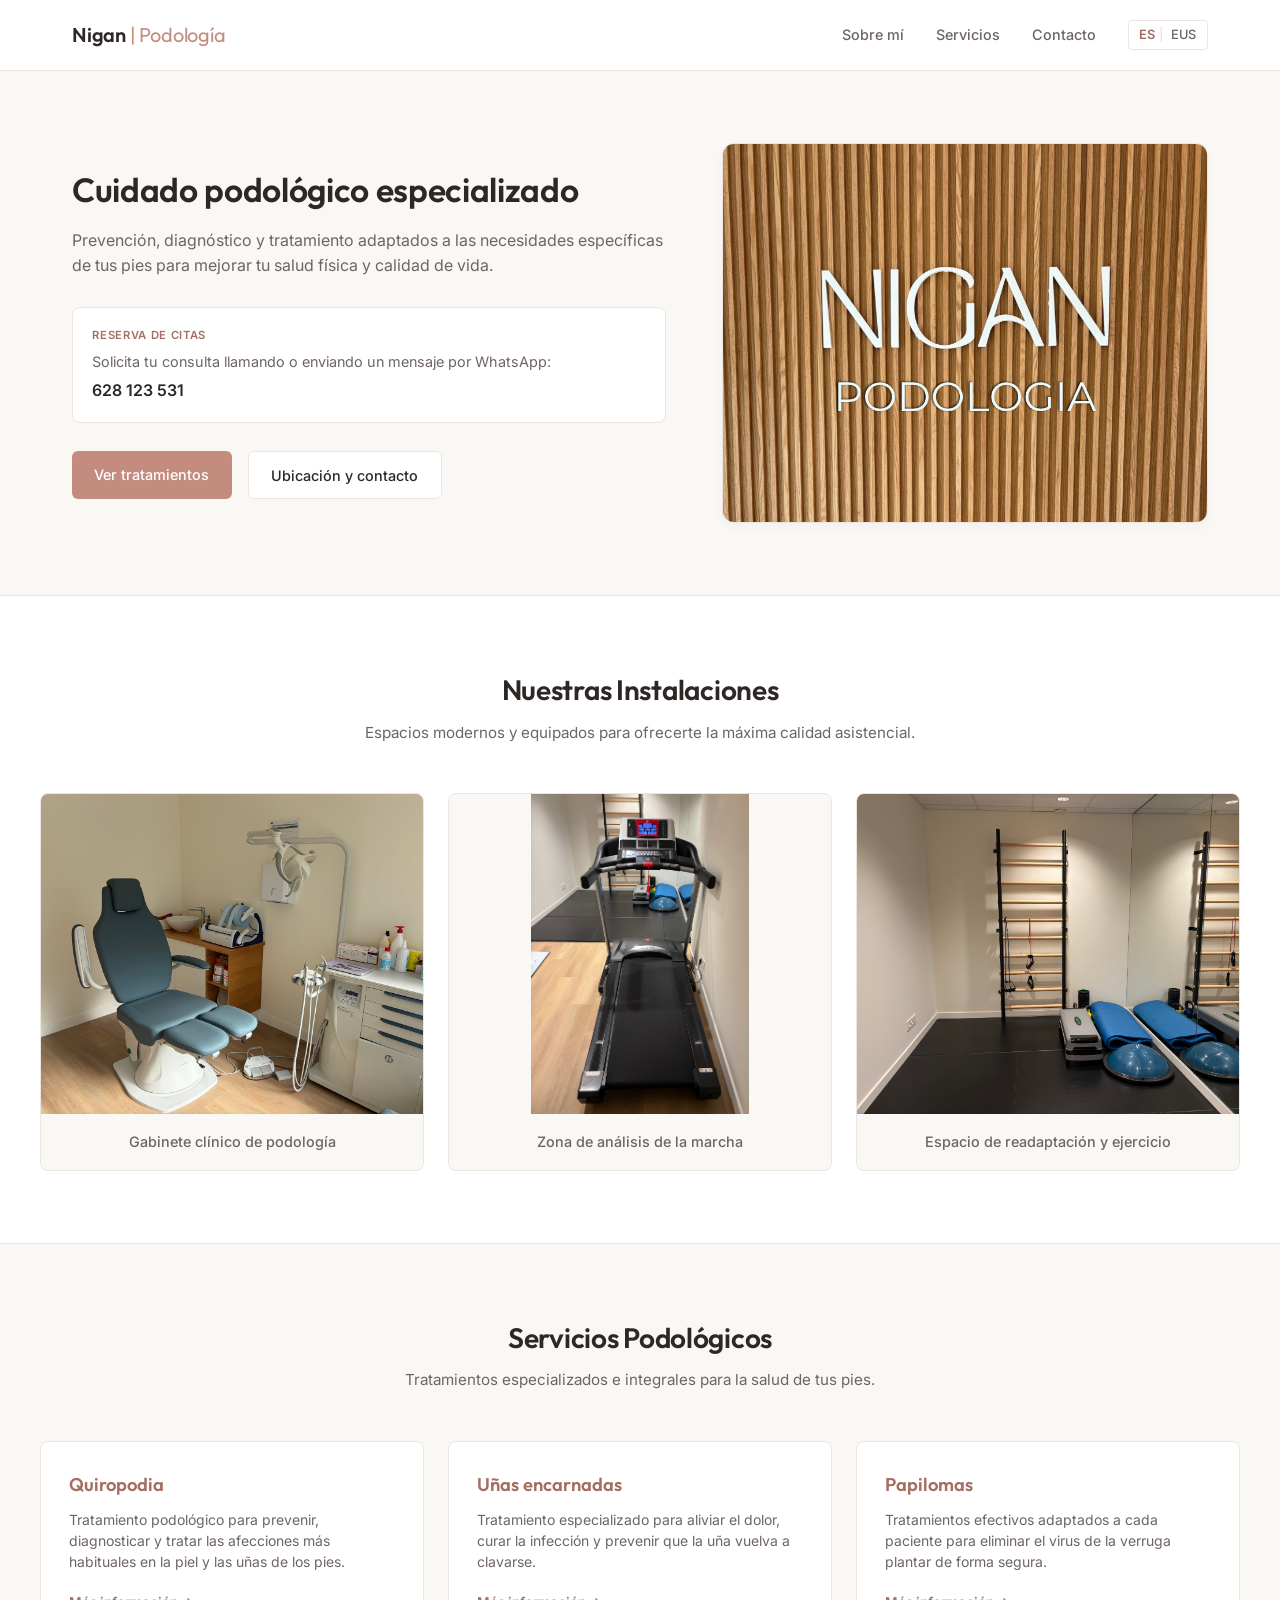
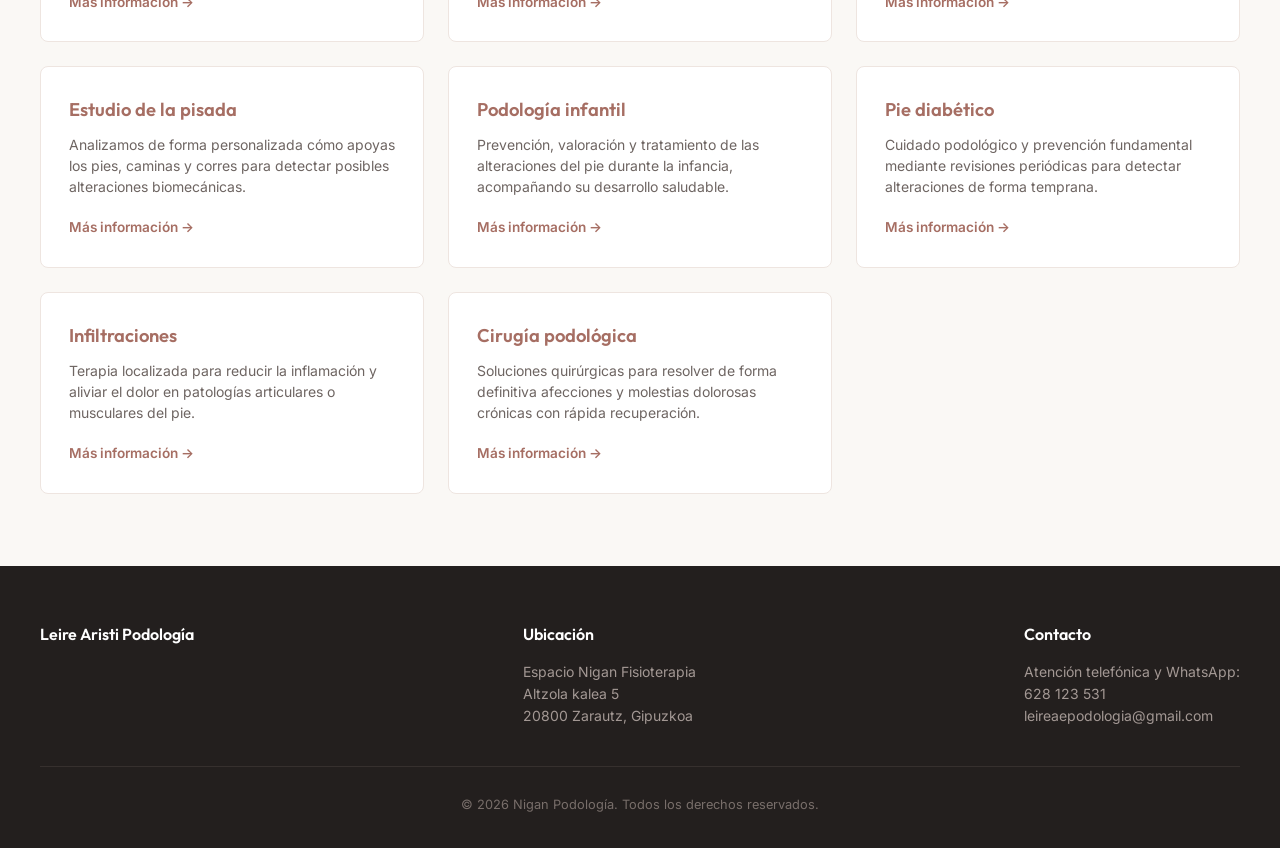
==== commit f833ae8c: "Add files via upload" ====
--- a/index.html
+++ b/index.html
@@ -8,388 +8,7 @@
     <link rel="preconnect" href="https://fonts.googleapis.com">
     <link rel="preconnect" href="https://fonts.gstatic.com" crossorigin>
     <link href="https://fonts.googleapis.com/css2?family=Inter:wght@300;400;500;600&family=Outfit:wght@400;500;600&display=swap" rel="stylesheet">
-    <style>
-        :root {
-            --primary: #c48b7f;
-            --primary-dark: #a66e63;
-            --primary-light: #f7f0ed;
-            --bg-light: #faf8f5;
-            --text-main: #2d2826;
-            --text-muted: #6e6562;
-            --white: #ffffff;
-            --border-color: #eee5e0;
-            --font-heading: 'Outfit', sans-serif;
-            --font-body: 'Inter', sans-serif;
-        }
-
-        * {
-            box-sizing: border-box;
-            margin: 0;
-            padding: 0;
-        }
-
-        body {
-            font-family: var(--font-body);
-            color: var(--text-main);
-            background-color: var(--bg-light);
-            line-height: 1.6;
-            -webkit-font-smoothing: antialiased;
-        }
-
-        header {
-            background-color: var(--white);
-            border-bottom: 1px solid var(--border-color);
-            position: sticky;
-            top: 0;
-            z-index: 100;
-        }
-
-        .nav-container {
-            max-width: 1200px;
-            margin: 0 auto;
-            display: flex;
-            justify-content: space-between;
-            align-items: center;
-            padding: 1.2rem 2rem;
-        }
-
-        .logo {
-            font-family: var(--font-heading);
-            font-size: 1.25rem;
-            font-weight: 600;
-            color: var(--text-main);
-            text-decoration: none;
-            letter-spacing: -0.01em;
-        }
-
-        .logo span {
-            font-weight: 400;
-            color: var(--primary);
-        }
-
-        .menu-toggle {
-            display: none;
-            background: none;
-            border: none;
-            font-size: 1.5rem;
-            color: var(--text-main);
-            cursor: pointer;
-        }
-
-        nav ul {
-            display: flex;
-            list-style: none;
-            gap: 2rem;
-            align-items: center;
-        }
-
-        nav a {
-            text-decoration: none;
-            color: var(--text-muted);
-            font-weight: 500;
-            font-size: 0.9rem;
-            transition: color 0.2s ease;
-        }
-
-        nav a:hover, nav a.active {
-            color: var(--primary-dark);
-        }
-
-        .lang-selector {
-            display: flex;
-            align-items: center;
-            gap: 0.3rem;
-            font-size: 0.8rem;
-            font-weight: 600;
-            border: 1px solid var(--border-color);
-            padding: 0.25rem 0.6rem;
-            border-radius: 4px;
-            background-color: var(--white);
-        }
-
-        .lang-selector a {
-            font-size: 0.8rem;
-            padding: 0 0.1rem;
-        }
-
-        .lang-selector .active-lang {
-            color: var(--primary-dark);
-        }
-
-        .lang-divider {
-            color: var(--border-color);
-        }
-
-        .nav-phone {
-            font-size: 0.85rem;
-            font-weight: 500;
-            color: var(--text-main);
-            background-color: var(--primary-light);
-            padding: 0.4rem 0.9rem;
-            border-radius: 6px;
-        }
-
-        .hero {
-            max-width: 1200px;
-            margin: 0 auto;
-            padding: 4.5rem 2rem;
-            display: grid;
-            grid-template-columns: 1.1fr 0.9fr;
-            gap: 3.5rem;
-            align-items: center;
-        }
-
-        .hero-text h1 {
-            font-family: var(--font-heading);
-            font-size: 2.1rem;
-            font-weight: 600;
-            line-height: 1.3;
-            color: var(--text-main);
-            margin-bottom: 1rem;
-            letter-spacing: -0.01em;
-        }
-
-        .hero-text p {
-            font-size: 1rem;
-            color: var(--text-muted);
-            margin-bottom: 1.75rem;
-        }
-
-        .booking-card {
-            background-color: var(--white);
-            border: 1px solid var(--border-color);
-            padding: 1.2rem;
-            border-radius: 8px;
-            margin-bottom: 1.75rem;
-        }
-
-        .booking-card-label {
-            font-size: 0.7rem;
-            text-transform: uppercase;
-            letter-spacing: 0.06em;
-            font-weight: 600;
-            color: var(--primary-dark);
-            margin-bottom: 0.3rem;
-        }
-
-        .booking-card p {
-            font-size: 0.9rem;
-            color: var(--text-muted);
-            margin-bottom: 0.3rem;
-        }
-
-        .phone-number {
-            font-family: var(--font-body);
-            font-size: 1rem;
-            font-weight: 600;
-            color: var(--text-main);
-        }
-
-        .hero-buttons {
-            display: flex;
-            gap: 1rem;
-        }
-
-        .btn-primary {
-            background-color: var(--primary);
-            color: var(--white);
-            padding: 0.7rem 1.4rem;
-            border-radius: 6px;
-            text-decoration: none;
-            font-weight: 500;
-            font-size: 0.9rem;
-            transition: background-color 0.2s ease;
-        }
-
-        .btn-primary:hover {
-            background-color: var(--primary-dark);
-        }
-
-        .btn-secondary {
-            border: 1px solid var(--border-color);
-            background-color: var(--white);
-            color: var(--text-main);
-            padding: 0.7rem 1.4rem;
-            border-radius: 6px;
-            text-decoration: none;
-            font-weight: 500;
-            font-size: 0.9rem;
-            transition: border-color 0.2s ease, background-color 0.2s ease;
-        }
-
-        .btn-secondary:hover {
-            border-color: var(--primary);
-            background-color: var(--primary-light);
-        }
-
-        .image-placeholder {
-            width: 100%;
-            height: 380px;
-            background-color: var(--primary-light);
-            border: 1px dashed var(--primary);
-            border-radius: 12px;
-            display: flex;
-            flex-direction: column;
-            align-items: center;
-            justify-content: center;
-            padding: 2rem;
-            text-align: center;
-            box-sizing: border-box;
-        }
-
-        .image-placeholder-title {
-            font-family: var(--font-heading);
-            font-size: 1rem;
-            font-weight: 600;
-            color: var(--primary-dark);
-        }
-
-        .services-preview {
-            background-color: var(--white);
-            padding: 4.5rem 2rem;
-            border-top: 1px solid var(--border-color);
-        }
-
-        .section-header {
-            max-width: 600px;
-            margin: 0 auto 3rem auto;
-            text-align: center;
-        }
-
-        .section-header h2 {
-            font-family: var(--font-heading);
-            font-size: 1.75rem;
-            font-weight: 600;
-            color: var(--text-main);
-            margin-bottom: 0.5rem;
-            letter-spacing: -0.01em;
-        }
-
-        .section-header p {
-            color: var(--text-muted);
-            font-size: 0.95rem;
-        }
-
-        .grid-preview {
-            max-width: 1200px;
-            margin: 0 auto;
-            display: grid;
-            grid-template-columns: repeat(auto-fit, minmax(320px, 1fr));
-            gap: 1.5rem;
-        }
-
-        .card-preview {
-            padding: 1.75rem;
-            border-radius: 8px;
-            border: 1px solid var(--border-color);
-            background: var(--bg-light);
-            display: flex;
-            flex-direction: column;
-            justify-content: space-between;
-            transition: border-color 0.2s ease, transform 0.2s ease;
-        }
-
-        .card-preview:hover {
-            border-color: var(--primary);
-            transform: translateY(-2px);
-        }
-
-        .card-preview h3 {
-            font-family: var(--font-heading);
-            font-size: 1.15rem;
-            font-weight: 600;
-            margin-bottom: 0.6rem;
-            color: var(--primary-dark);
-        }
-
-        .card-preview p {
-            color: var(--text-muted);
-            font-size: 0.875rem;
-            line-height: 1.5;
-            margin-bottom: 1.25rem;
-        }
-
-        .link-more {
-            font-size: 0.85rem;
-            font-weight: 600;
-            color: var(--primary-dark);
-            text-decoration: none;
-            display: inline-flex;
-            align-items: center;
-            gap: 0.25rem;
-        }
-
-        .link-more:hover {
-            text-decoration: underline;
-        }
-
-        footer {
-            background-color: #231f1e;
-            color: var(--white);
-            padding: 3.5rem 2rem 2rem 2rem;
-        }
-
-        .footer-content {
-            max-width: 1200px;
-            margin: 0 auto;
-            display: flex;
-            justify-content: space-between;
-            flex-wrap: wrap;
-            gap: 2.5rem;
-            padding-bottom: 2.5rem;
-            border-bottom: 1px solid #36302e;
-        }
-
-        .footer-col h4 {
-            font-family: var(--font-heading);
-            font-size: 1rem;
-            margin-bottom: 0.85rem;
-            font-weight: 600;
-        }
-
-        .footer-col p {
-            color: #a39894;
-            font-size: 0.875rem;
-            line-height: 1.55;
-        }
-
-        .footer-bottom {
-            max-width: 1200px;
-            margin: 1.75rem auto 0 auto;
-            text-align: center;
-            font-size: 0.8rem;
-            color: #786e6a;
-        }
-
-        @media (max-width: 768px) {
-            .menu-toggle { display: block; }
-            nav ul {
-                display: none;
-                flex-direction: column;
-                position: absolute;
-                top: 100%;
-                left: 0;
-                width: 100%;
-                background-color: var(--white);
-                padding: 1.5rem;
-                box-shadow: 0 10px 20px rgba(0, 0, 0, 0.05);
-                gap: 1.25rem;
-                border-bottom: 1px solid var(--border-color);
-            }
-            nav ul.nav-active { display: flex; }
-            .hero {
-                grid-template-columns: 1fr;
-                padding: 2.5rem 1.25rem;
-                gap: 2rem;
-            }
-            .hero-text h1 { font-size: 1.75rem; }
-            .hero-buttons { flex-direction: column; }
-            .btn-primary, .btn-secondary { text-align: center; }
-            .image-placeholder { height: 260px; }
-            .grid-preview { grid-template-columns: 1fr; }
-            .footer-content { flex-direction: column; gap: 1.75rem; }
-        }
-    </style>
+    <link rel="stylesheet" href="styles.css">
 </head>
 <body>
 
@@ -416,7 +35,7 @@
         <div class="hero-text">
             <h1>Cuidado podológico especializado</h1>
             <p>Prevención, diagnóstico y tratamiento adaptados a las necesidades específicas de tus pies para mejorar tu salud física y calidad de vida.</p>
-            
+           
             <div class="booking-card">
                 <div class="booking-card-label">Reserva de citas</div>
                 <p>Solicita tu consulta llamando o enviando un mensaje por WhatsApp:</p>
@@ -429,8 +48,30 @@
             </div>
         </div>
 
-        <div class="image-placeholder">
-            <div class="image-placeholder-title">Fotografía principal</div>
+        <div class="hero-img-container">
+            <img src="img/nigan.jpeg" alt="Espacio Nigan Podología" class="hero-img">
+        </div>
+    </section>
+
+    <!-- Sección de Instalaciones añadida justo antes de los servicios -->
+    <section class="facility-section">
+        <div class="section-header">
+            <h2>Nuestras Instalaciones</h2>
+            <p>Espacios modernos y equipados para ofrecerte la máxima calidad asistencial.</p>
+        </div>
+        <div class="facility-grid">
+            <div class="facility-card">
+                <img src="img/saladetrabajo.jpeg" alt="Gabinete clínico de podología">
+                <p>Gabinete clínico de podología</p>
+            </div>
+            <div class="facility-card">
+                <img src="img/cintagym.jpeg" alt="Zona de análisis de la marcha" class="vertical-img">
+                <p>Zona de análisis de la marcha</p>
+            </div>
+            <div class="facility-card">
+                <img src="img/salagym.jpeg" alt="Espacio de readaptación y ejercicio">
+                <p>Espacio de readaptación y ejercicio</p>
+            </div>
         </div>
     </section>
 
@@ -440,7 +81,7 @@
             <p>Tratamientos especializados e integrales para la salud de tus pies.</p>
         </div>
         <div class="grid-preview">
-            
+          
             <div class="card-preview">
                 <div>
                     <h3>Quiropodia</h3>
--- a/styles.css
+++ b/styles.css
@@ -0,0 +1,725 @@
+:root {
+    --primary: #c48b7f;
+    --primary-dark: #a66e63;
+    --primary-light: #f7f0ed;
+    --bg-light: #faf8f5;
+    --text-main: #2d2826;
+    --text-muted: #6e6562;
+    --white: #ffffff;
+    --border-color: #eee5e0;
+    --font-heading: 'Outfit', sans-serif;
+    --font-body: 'Inter', sans-serif;
+}
+
+* {
+    box-sizing: border-box;
+    margin: 0;
+    padding: 0;
+}
+
+html {
+    scroll-behavior: smooth;
+}
+
+body {
+    font-family: var(--font-body);
+    color: var(--text-main);
+    background-color: var(--bg-light);
+    line-height: 1.6;
+    -webkit-font-smoothing: antialiased;
+}
+
+header {
+    background-color: var(--white);
+    border-bottom: 1px solid var(--border-color);
+    position: sticky;
+    top: 0;
+    z-index: 100;
+}
+
+.nav-container {
+    max-width: 1200px;
+    margin: 0 auto;
+    display: flex;
+    justify-content: space-between;
+    align-items: center;
+    padding: 1.2rem 2rem;
+}
+
+.logo {
+    font-family: var(--font-heading);
+    font-size: 1.25rem;
+    font-weight: 600;
+    color: var(--text-main);
+    text-decoration: none;
+    letter-spacing: -0.01em;
+}
+
+.logo span {
+    font-weight: 400;
+    color: var(--primary);
+}
+
+.menu-toggle {
+    display: none;
+    background: none;
+    border: none;
+    font-size: 1.5rem;
+    color: var(--text-main);
+    cursor: pointer;
+}
+
+nav ul {
+    display: flex;
+    list-style: none;
+    gap: 2rem;
+    align-items: center;
+}
+
+nav a {
+    text-decoration: none;
+    color: var(--text-muted);
+    font-weight: 500;
+    font-size: 0.9rem;
+    transition: color 0.2s ease;
+}
+
+nav a:hover, nav a.active {
+    color: var(--primary-dark);
+}
+
+.lang-selector {
+    display: flex;
+    align-items: center;
+    gap: 0.3rem;
+    font-size: 0.8rem;
+    font-weight: 600;
+    border: 1px solid var(--border-color);
+    padding: 0.25rem 0.6rem;
+    border-radius: 4px;
+    background-color: var(--white);
+}
+
+.lang-selector a {
+    font-size: 0.8rem;
+    padding: 0 0.1rem;
+}
+
+.lang-selector .active-lang {
+    color: var(--primary-dark);
+}
+
+.lang-divider {
+    color: var(--border-color);
+}
+
+.nav-phone {
+    font-size: 0.85rem;
+    font-weight: 500;
+    color: var(--text-main);
+    background-color: var(--primary-light);
+    padding: 0.4rem 0.9rem;
+    border-radius: 6px;
+}
+
+.page-header {
+    background-color: var(--white);
+    border-bottom: 1px solid var(--border-color);
+    padding: 3.5rem 2rem;
+    text-align: center;
+}
+
+.page-header h1 {
+    font-family: var(--font-heading);
+    font-size: 2.1rem;
+    font-weight: 600;
+    color: var(--text-main);
+    margin-bottom: 0.5rem;
+    letter-spacing: -0.01em;
+}
+
+.page-header p {
+    color: var(--text-muted);
+    font-size: 0.95rem;
+}
+
+/* Botones */
+.btn-primary {
+    background-color: var(--primary);
+    color: var(--white);
+    padding: 0.7rem 1.4rem;
+    border-radius: 6px;
+    text-decoration: none;
+    font-weight: 500;
+    font-size: 0.9rem;
+    transition: background-color 0.2s ease;
+    display: inline-block;
+    text-align: center;
+}
+
+.btn-primary:hover {
+    background-color: var(--primary-dark);
+}
+
+.btn-secondary {
+    border: 1px solid var(--border-color);
+    background-color: var(--white);
+    color: var(--text-main);
+    padding: 0.7rem 1.4rem;
+    border-radius: 6px;
+    text-decoration: none;
+    font-weight: 500;
+    font-size: 0.9rem;
+    transition: border-color 0.2s ease, background-color 0.2s ease;
+    display: inline-block;
+    text-align: center;
+}
+
+.btn-secondary:hover {
+    border-color: var(--primary);
+    background-color: var(--primary-light);
+}
+
+/* Hero Section (Index) */
+.hero {
+    max-width: 1200px;
+    margin: 0 auto;
+    padding: 4.5rem 2rem;
+    display: grid;
+    grid-template-columns: 1.1fr 0.9fr;
+    gap: 3.5rem;
+    align-items: center;
+}
+
+.hero-text h1 {
+    font-family: var(--font-heading);
+    font-size: 2.1rem;
+    font-weight: 600;
+    line-height: 1.3;
+    color: var(--text-main);
+    margin-bottom: 1rem;
+    letter-spacing: -0.01em;
+}
+
+.hero-text p {
+    font-size: 1rem;
+    color: var(--text-muted);
+    margin-bottom: 1.75rem;
+}
+
+.booking-card {
+    background-color: var(--white);
+    border: 1px solid var(--border-color);
+    padding: 1.2rem;
+    border-radius: 8px;
+    margin-bottom: 1.75rem;
+}
+
+.booking-card-label {
+    font-size: 0.7rem;
+    text-transform: uppercase;
+    letter-spacing: 0.06em;
+    font-weight: 600;
+    color: var(--primary-dark);
+    margin-bottom: 0.3rem;
+}
+
+.booking-card p {
+    font-size: 0.9rem;
+    color: var(--text-muted);
+    margin-bottom: 0.3rem;
+}
+
+.phone-number {
+    font-family: var(--font-body);
+    font-size: 1rem;
+    font-weight: 600;
+    color: var(--text-main);
+}
+
+.hero-buttons {
+    display: flex;
+    gap: 1rem;
+}
+
+.hero-img-container {
+    width: 100%;
+    height: 380px;
+    border-radius: 12px;
+    overflow: hidden;
+    border: 1px solid var(--border-color);
+    box-shadow: 0 4px 12px rgba(0, 0, 0, 0.03);
+}
+
+.hero-img {
+    width: 100%;
+    height: 100%;
+    object-fit: cover;
+    display: block;
+}
+
+/* Sección de Instalaciones (Index) */
+.facility-section {
+    background-color: var(--white);
+    padding: 4.5rem 2rem;
+    border-top: 1px solid var(--border-color);
+    border-bottom: 1px solid var(--border-color);
+}
+
+.facility-grid {
+    max-width: 1200px;
+    margin: 0 auto;
+    display: grid;
+    grid-template-columns: repeat(3, 1fr);
+    gap: 1.5rem;
+    align-items: stretch;
+}
+
+.facility-card {
+    border: 1px solid var(--border-color);
+    border-radius: 8px;
+    overflow: hidden;
+    background-color: var(--bg-light);
+    display: flex;
+    flex-direction: column;
+}
+
+.facility-card img {
+    width: 100%;
+    height: 320px;
+    object-fit: cover;
+    display: block;
+}
+
+.facility-card img.vertical-img {
+    object-fit: contain;
+    background-color: var(--bg-light);
+}
+
+.facility-card p {
+    padding: 1rem;
+    font-size: 0.9rem;
+    color: var(--text-muted);
+    text-align: center;
+    font-weight: 500;
+    margin: 0;
+}
+
+/* Servicios Preview (Index) & Services Container */
+.services-preview {
+    background-color: var(--bg-light);
+    padding: 4.5rem 2rem;
+}
+
+.section-header {
+    max-width: 600px;
+    margin: 0 auto 3rem auto;
+    text-align: center;
+}
+
+.section-header h2 {
+    font-family: var(--font-heading);
+    font-size: 1.75rem;
+    font-weight: 600;
+    color: var(--text-main);
+    margin-bottom: 0.5rem;
+    letter-spacing: -0.01em;
+}
+
+.section-header p {
+    color: var(--text-muted);
+    font-size: 0.95rem;
+}
+
+.grid-preview {
+    max-width: 1200px;
+    margin: 0 auto;
+    display: grid;
+    grid-template-columns: repeat(auto-fit, minmax(320px, 1fr));
+    gap: 1.5rem;
+}
+
+.card-preview {
+    padding: 1.75rem;
+    border-radius: 8px;
+    border: 1px solid var(--border-color);
+    background: var(--white);
+    display: flex;
+    flex-direction: column;
+    justify-content: space-between;
+    transition: border-color 0.2s ease, transform 0.2s ease;
+}
+
+.card-preview:hover {
+    border-color: var(--primary);
+    transform: translateY(-2px);
+}
+
+.card-preview h3 {
+    font-family: var(--font-heading);
+    font-size: 1.15rem;
+    font-weight: 600;
+    margin-bottom: 0.6rem;
+    color: var(--primary-dark);
+}
+
+.card-preview p {
+    color: var(--text-muted);
+    font-size: 0.875rem;
+    line-height: 1.5;
+    margin-bottom: 1.25rem;
+}
+
+.link-more {
+    font-size: 0.85rem;
+    font-weight: 600;
+    color: var(--primary-dark);
+    text-decoration: none;
+    display: inline-flex;
+    align-items: center;
+    gap: 0.25rem;
+}
+
+.link-more:hover {
+    text-decoration: underline;
+}
+
+/* Servicios page specific */
+.services-container {
+    max-width: 1200px;
+    margin: 0 auto;
+    padding: 4rem 2rem;
+}
+
+.service-block {
+    background-color: var(--white);
+    border-radius: 12px;
+    padding: 2.5rem;
+    border: 1px solid var(--border-color);
+    margin-bottom: 2.5rem;
+    scroll-margin-top: 100px;
+}
+
+.service-block h2 {
+    font-family: var(--font-heading);
+    font-size: 1.5rem;
+    font-weight: 600;
+    color: var(--primary-dark);
+    margin-bottom: 1rem;
+    letter-spacing: -0.01em;
+}
+
+.service-block h3 {
+    font-family: var(--font-heading);
+    font-size: 1.15rem;
+    font-weight: 600;
+    color: var(--text-main);
+    margin: 1.5rem 0 0.75rem 0;
+}
+
+.service-block p {
+    color: var(--text-muted);
+    font-size: 0.95rem;
+    margin-bottom: 1rem;
+    line-height: 1.65;
+}
+
+.service-content-grid {
+    display: grid;
+    grid-template-columns: 1fr 320px;
+    gap: 2.5rem;
+    align-items: center;
+    margin: 1.25rem 0;
+}
+
+.service-img {
+    width: 100%;
+    height: auto;
+    max-height: 380px;
+    object-fit: contain;
+    border-radius: 8px;
+    border: 1px solid var(--border-color);
+    background-color: var(--bg-light);
+    display: block;
+    margin: 0 auto;
+}
+
+.service-list {
+    list-style: none;
+    padding: 0;
+    margin: 1rem 0;
+}
+
+.service-list li {
+    font-size: 0.9rem;
+    color: var(--text-main);
+    margin-bottom: 0.6rem;
+    position: relative;
+    padding-left: 1.25rem;
+}
+
+.service-list li::before {
+    content: "•";
+    color: var(--primary);
+    font-weight: bold;
+    font-size: 1.1rem;
+    position: absolute;
+    left: 0;
+    top: -2px;
+}
+
+.quote-box {
+    background-color: var(--primary-light);
+    padding: 1.2rem 1.5rem;
+    border-radius: 8px;
+    border-left: 3px solid var(--primary);
+    margin: 1.5rem 0;
+    font-size: 0.925rem;
+    color: var(--primary-dark);
+    font-weight: 500;
+}
+
+/* Sobre Mí page specific */
+.about-container {
+    max-width: 1200px;
+    margin: 0 auto;
+    padding: 4.5rem 2rem;
+    display: grid;
+    grid-template-columns: 0.9fr 1.1fr;
+    gap: 3.5rem;
+    align-items: start;
+}
+
+.about-image-container {
+    width: 100%;
+    height: 480px;
+    border-radius: 12px;
+    overflow: hidden;
+    border: 1px solid var(--border-color);
+    box-shadow: 0 4px 12px rgba(0, 0, 0, 0.03);
+    background-color: var(--white);
+}
+
+.about-img {
+    width: 100%;
+    height: 100%;
+    object-fit: cover;
+    object-position: center top;
+    display: block;
+}
+
+.about-text h2 {
+    font-family: var(--font-heading);
+    font-size: 1.75rem;
+    font-weight: 600;
+    color: var(--primary-dark);
+    margin-bottom: 1.25rem;
+    letter-spacing: -0.01em;
+}
+
+.about-text p {
+    font-size: 0.95rem;
+    color: var(--text-muted);
+    margin-bottom: 1.2rem;
+    line-height: 1.65;
+}
+
+.cv-list {
+    list-style: none;
+    margin: 1.5rem 0;
+    padding: 0;
+}
+
+.cv-list li {
+    font-size: 0.9rem;
+    color: var(--text-main);
+    margin-bottom: 0.6rem;
+    position: relative;
+    padding-left: 1.25rem;
+}
+
+.cv-list li::before {
+    content: "•";
+    color: var(--primary);
+    font-weight: bold;
+    font-size: 1.1rem;
+    position: absolute;
+    left: 0;
+    top: -2px;
+}
+
+/* Contacto page specific */
+.contact-container {
+    max-width: 1200px;
+    margin: 0 auto;
+    padding: 4.5rem 2rem;
+    display: grid;
+    grid-template-columns: 1fr 1fr;
+    gap: 3.5rem;
+    align-items: start;
+}
+
+.contact-card {
+    background-color: var(--white);
+    padding: 2.5rem;
+    border-radius: 12px;
+    border: 1px solid var(--border-color);
+}
+
+.contact-card h2 {
+    font-family: var(--font-heading);
+    font-size: 1.5rem;
+    font-weight: 600;
+    color: var(--primary-dark);
+    margin-bottom: 1.5rem;
+    letter-spacing: -0.01em;
+}
+
+.info-item {
+    margin-bottom: 1.5rem;
+}
+
+.info-item:last-child {
+    margin-bottom: 0;
+}
+
+.info-item h3 {
+    font-family: var(--font-heading);
+    font-size: 1rem;
+    font-weight: 600;
+    color: var(--text-main);
+    margin-bottom: 0.3rem;
+}
+
+.info-item p {
+    color: var(--text-muted);
+    font-size: 0.95rem;
+}
+
+.info-item a {
+    color: var(--primary-dark);
+    text-decoration: none;
+    font-weight: 500;
+    transition: color 0.2s ease;
+}
+
+.info-item a:hover {
+    color: var(--primary);
+    text-decoration: underline;
+}
+
+.notice-box {
+    margin-top: 1.5rem;
+    padding: 1rem 1.25rem;
+    background-color: var(--bg-light);
+    border-radius: 8px;
+    border-left: 3px solid var(--primary);
+}
+
+.notice-box p {
+    font-size: 0.875rem;
+    color: var(--text-muted);
+}
+
+.map-section {
+    max-width: 1200px;
+    margin: 0 auto 4.5rem auto;
+    padding: 0 2rem;
+}
+
+.map-container {
+    width: 100%;
+    height: 400px;
+    border-radius: 12px;
+    overflow: hidden;
+    border: 1px solid var(--border-color);
+    box-shadow: 0 4px 12px rgba(0, 0, 0, 0.03);
+}
+
+.map-container iframe {
+    width: 100%;
+    height: 100%;
+    border: 0;
+}
+
+/* Footer común */
+footer {
+    background-color: #231f1e;
+    color: var(--white);
+    padding: 3.5rem 2rem 2rem 2rem;
+}
+
+.footer-content {
+    max-width: 1200px;
+    margin: 0 auto;
+    display: flex;
+    justify-content: space-between;
+    flex-wrap: wrap;
+    gap: 2.5rem;
+    padding-bottom: 2.5rem;
+    border-bottom: 1px solid #36302e;
+}
+
+.footer-col h4 {
+    font-family: var(--font-heading);
+    font-size: 1rem;
+    margin-bottom: 0.85rem;
+    font-weight: 600;
+}
+
+.footer-col p {
+    color: #a39894;
+    font-size: 0.875rem;
+    line-height: 1.55;
+}
+
+.footer-bottom {
+    max-width: 1200px;
+    margin: 1.75rem auto 0 auto;
+    text-align: center;
+    font-size: 0.8rem;
+    color: #786e6a;
+}
+
+/* Responsive */
+@media (max-width: 900px) {
+    .facility-grid {
+        grid-template-columns: 1fr;
+    }
+}
+
+@media (max-width: 768px) {
+    .menu-toggle { display: block; }
+    nav ul {
+        display: none;
+        flex-direction: column;
+        position: absolute;
+        top: 100%;
+        left: 0;
+        width: 100%;
+        background-color: var(--white);
+        padding: 1.5rem;
+        box-shadow: 0 10px 20px rgba(0, 0, 0, 0.05);
+        gap: 1.25rem;
+        border-bottom: 1px solid var(--border-color);
+    }
+    nav ul.nav-active { display: flex; }
+    .hero, .about-container, .contact-container {
+        grid-template-columns: 1fr;
+        padding: 2.5rem 1.25rem;
+        gap: 2rem;
+    }
+    .hero-text h1, .page-header h1 { font-size: 1.75rem; }
+    .hero-buttons { flex-direction: column; }
+    .btn-primary, .btn-secondary { text-align: center; }
+    .hero-img-container { height: 260px; }
+    .about-image-container { height: 340px; }
+    .grid-preview { grid-template-columns: 1fr; }
+    .services-container { padding: 2.5rem 1.25rem; }
+    .service-block { padding: 1.75rem; }
+    .service-content-grid { grid-template-columns: 1fr; gap: 1.5rem; }
+    .contact-card { padding: 1.75rem; }
+    .map-section { padding: 0 1.25rem; margin-bottom: 3rem; }
+    .map-container { height: 300px; }
+    .footer-content { flex-direction: column; gap: 1.75rem; }
+}
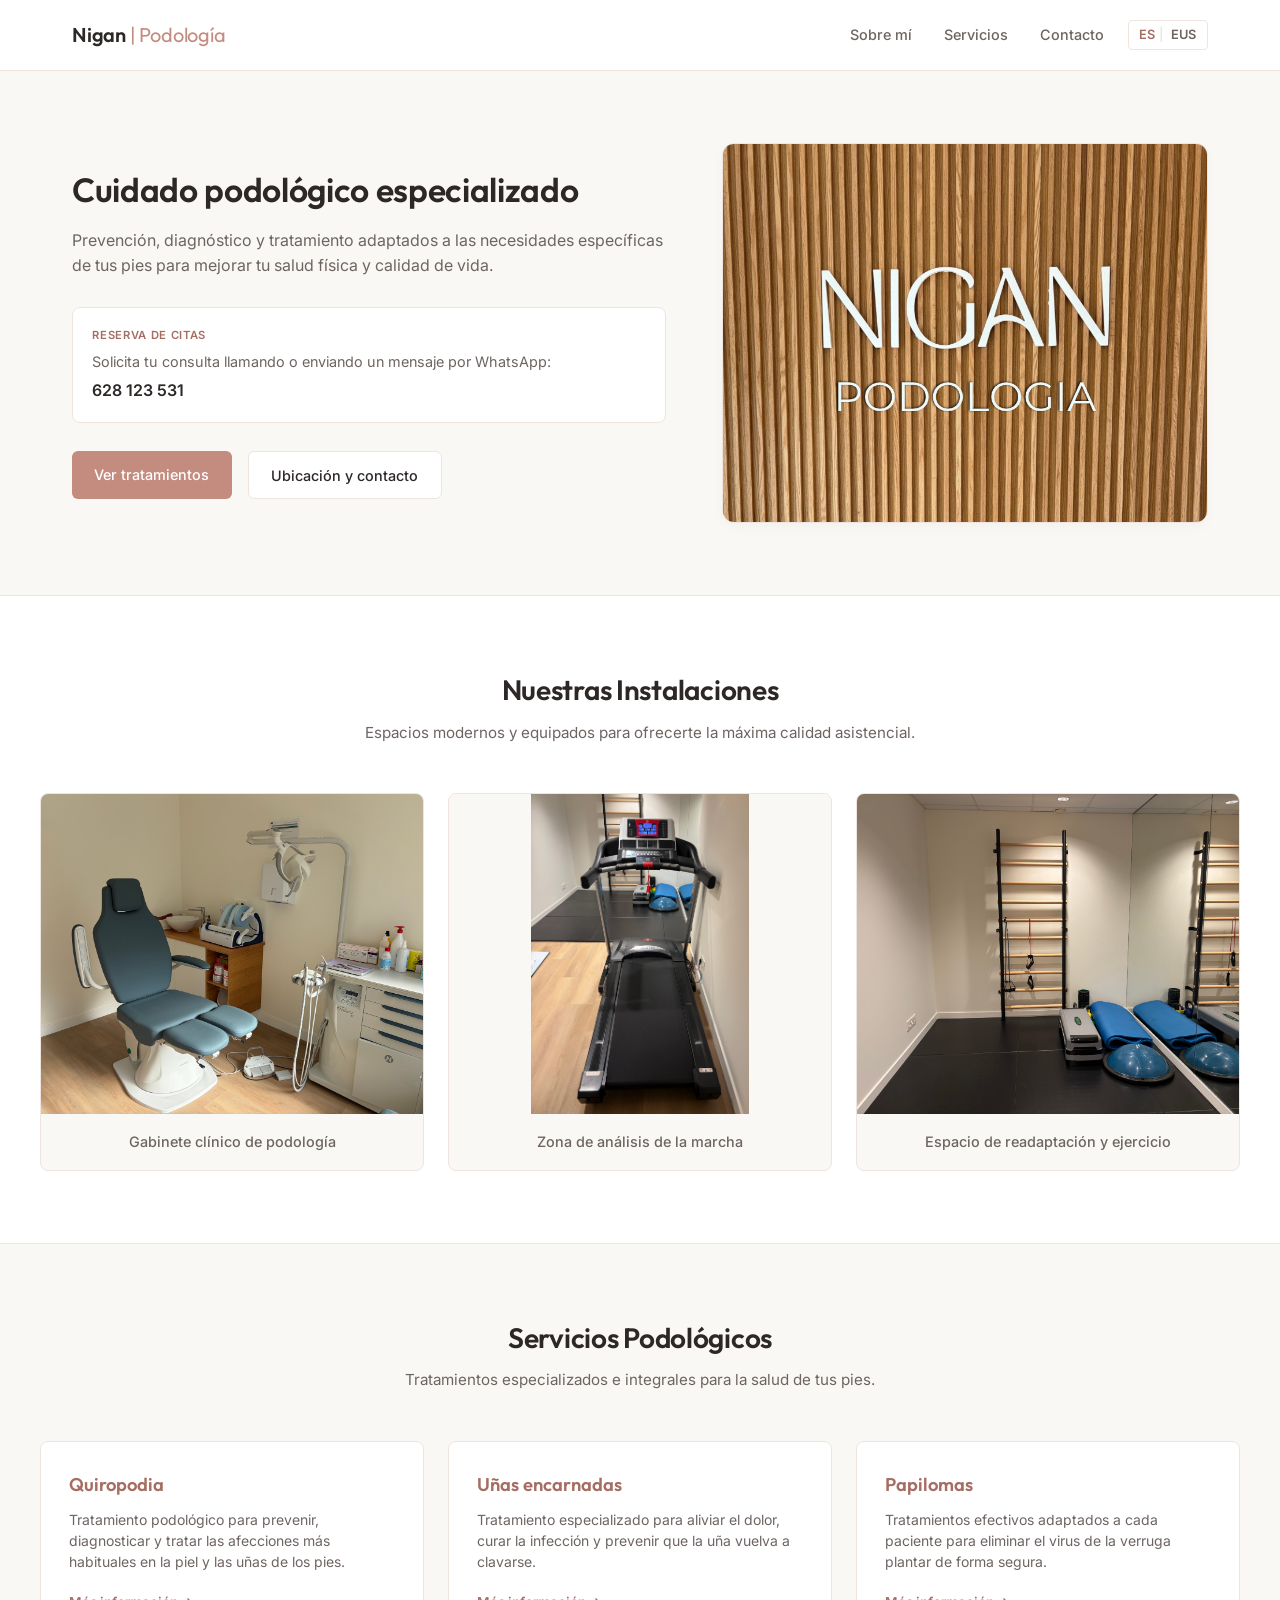
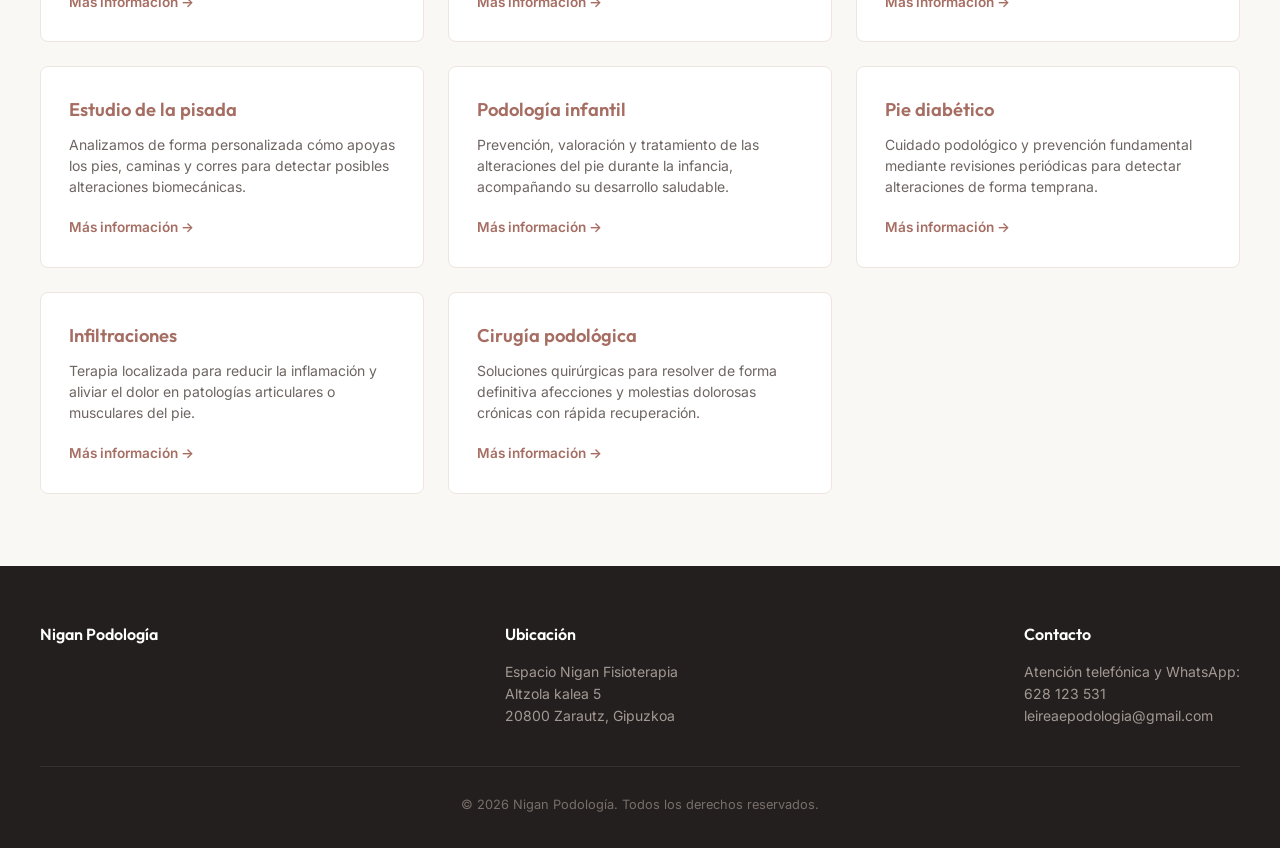
==== commit b1263960: "Add files via upload" ====
--- a/index.html
+++ b/index.html
@@ -13,23 +13,30 @@
 <body>
 
     <header>
-        <div class="nav-container">
-            <a href="index.html" class="logo">Nigan <span>| Podología</span></a>
-            <button class="menu-toggle" id="mobile-menu" aria-label="Navegación">☰</button>
-            <nav>
-                <ul id="nav-list">
-                    <li><a href="sobre-mi.html">Sobre mí</a></li>
-                    <li><a href="servicios.html">Servicios</a></li>
-                    <li><a href="contacto.html">Contacto</a></li>
-                    <li class="lang-selector">
-                        <span class="active-lang">ES</span>
-                        <span class="lang-divider">|</span>
-                        <a href="eu/index.html">EUS</a>
-                    </li>
-                </ul>
-            </nav>
-        </div>
-    </header>
+       <div class="nav-container">
+           <a href="index.html" class="logo">Nigan <span>| Podología</span></a>
+          
+           <!-- Enlaces principales del menú (solo estos se ocultarán/mostrarán con la hamburguesa) -->
+           <nav>
+               <ul id="nav-list">
+                   <li><a href="sobre-mi.html">Sobre mí</a></li>
+                   <li><a href="servicios.html">Servicios</a></li>
+                   <li><a href="contacto.html">Contacto</a></li>
+               </ul>
+           </nav>
+
+           <!-- Controles derechos para móvil (idioma + hamburguesa siempre visibles fuera) -->
+           <div class="mobile-right-controls">
+               <div class="lang-selector">
+                   <span class="active-lang">ES</span>
+                   <span class="lang-divider">|</span>
+                   <a href="eu/index.html">EUS</a>
+               </div>
+               
+               <button class="menu-toggle" id="mobile-menu" aria-label="Navegación">☰</button>
+           </div>
+       </div>
+   </header>
 
     <section class="hero">
         <div class="hero-text">
@@ -39,7 +46,7 @@
             <div class="booking-card">
                 <div class="booking-card-label">Reserva de citas</div>
                 <p>Solicita tu consulta llamando o enviando un mensaje por WhatsApp:</p>
-                <div class="phone-number">628 123 531</div>
+                <a href="tel:628123531" class="phone-number">628 123 531</a>
             </div>
 
             <div class="hero-buttons">
@@ -152,7 +159,7 @@
     <footer>
         <div class="footer-content">
             <div class="footer-col">
-                <h4>Leire Aristi Podología</h4>
+                <h4>Nigan Podología</h4>
             </div>
             <div class="footer-col">
                 <h4>Ubicación</h4>
--- a/styles.css
+++ b/styles.css
@@ -1,725 +1,758 @@
 :root {
-    --primary: #c48b7f;
-    --primary-dark: #a66e63;
-    --primary-light: #f7f0ed;
-    --bg-light: #faf8f5;
-    --text-main: #2d2826;
-    --text-muted: #6e6562;
-    --white: #ffffff;
-    --border-color: #eee5e0;
-    --font-heading: 'Outfit', sans-serif;
-    --font-body: 'Inter', sans-serif;
+  --primary: #c48b7f;
+  --primary-dark: #a66e63;
+  --primary-light: #f7f0ed;
+  --bg-light: #faf8f5;
+  --text-main: #2d2826;
+  --text-muted: #6e6562;
+  --white: #ffffff;
+  --border-color: #eee5e0;
+  --font-heading: 'Outfit', sans-serif;
+  --font-body: 'Inter', sans-serif;
 }
 
 * {
-    box-sizing: border-box;
-    margin: 0;
-    padding: 0;
+  box-sizing: border-box;
+  margin: 0;
+  padding: 0;
 }
 
 html {
-    scroll-behavior: smooth;
+  scroll-behavior: smooth;
 }
 
 body {
-    font-family: var(--font-body);
-    color: var(--text-main);
-    background-color: var(--bg-light);
-    line-height: 1.6;
-    -webkit-font-smoothing: antialiased;
+  font-family: var(--font-body);
+  color: var(--text-main);
+  background-color: var(--bg-light);
+  line-height: 1.6;
+  -webkit-font-smoothing: antialiased;
 }
 
 header {
-    background-color: var(--white);
-    border-bottom: 1px solid var(--border-color);
-    position: sticky;
-    top: 0;
-    z-index: 100;
+  background-color: var(--white);
+  border-bottom: 1px solid var(--border-color);
+  position: sticky;
+  top: 0;
+  z-index: 100;
 }
 
 .nav-container {
-    max-width: 1200px;
-    margin: 0 auto;
-    display: flex;
-    justify-content: space-between;
-    align-items: center;
-    padding: 1.2rem 2rem;
-}
-
+  max-width: 1200px;
+  margin: 0 auto;
+  display: flex;
+  justify-content: space-between;
+  align-items: center;
+  padding: 1.2rem 2rem;
+}
+nav {
+  margin-left: auto; 
+  margin-right: 1.5rem; /* Ajusta este margen para acercar/alejar el menú del selector de idiomas */
+}
 .logo {
-    font-family: var(--font-heading);
-    font-size: 1.25rem;
-    font-weight: 600;
-    color: var(--text-main);
-    text-decoration: none;
-    letter-spacing: -0.01em;
+  font-family: var(--font-heading);
+  font-size: 1.25rem;
+  font-weight: 600;
+  color: var(--text-main);
+  text-decoration: none;
+  letter-spacing: -0.01em;
 }
 
 .logo span {
-    font-weight: 400;
-    color: var(--primary);
+  font-weight: 400;
+  color: var(--primary);
+}
+
+.mobile-right-controls {
+  display: flex;
+  align-items: center;
+  gap: 1rem;
 }
 
 .menu-toggle {
-    display: none;
-    background: none;
-    border: none;
-    font-size: 1.5rem;
-    color: var(--text-main);
-    cursor: pointer;
+  display: none;
+  background: none;
+  border: none;
+  font-size: 1.5rem;
+  color: var(--text-main);
+  cursor: pointer;
 }
 
 nav ul {
-    display: flex;
-    list-style: none;
-    gap: 2rem;
-    align-items: center;
+  display: flex;
+  list-style: none;
+  gap: 2rem;
+  align-items: center;
 }
 
 nav a {
-    text-decoration: none;
-    color: var(--text-muted);
-    font-weight: 500;
-    font-size: 0.9rem;
-    transition: color 0.2s ease;
+  text-decoration: none;
+  color: var(--text-muted);
+  font-weight: 500;
+  font-size: 0.9rem;
+  transition: color 0.2s ease;
 }
 
 nav a:hover, nav a.active {
-    color: var(--primary-dark);
+  color: var(--primary-dark);
 }
 
 .lang-selector {
-    display: flex;
-    align-items: center;
-    gap: 0.3rem;
-    font-size: 0.8rem;
-    font-weight: 600;
-    border: 1px solid var(--border-color);
-    padding: 0.25rem 0.6rem;
-    border-radius: 4px;
-    background-color: var(--white);
-}
-
+  display: flex;
+  align-items: center;
+  justify-content: space-between;
+  gap: 0.3rem;
+  font-size: 0.8rem;
+  font-weight: 600;
+  border: 1px solid var(--border-color);
+  padding: 0.25rem 0.6rem;
+  border-radius: 4px;
+  background-color: var(--white);
+}
+
+/* CORRECCIÓN: Quita el subrayado y el azul del enlace de Euskera */
 .lang-selector a {
-    font-size: 0.8rem;
-    padding: 0 0.1rem;
+  font-size: 0.8rem;
+  padding: 0 0.1rem;
+  color: var(--text-muted);
+  text-decoration: none;
+  transition: color 0.2s ease;
+}
+
+.lang-selector a:hover {
+  color: var(--primary-dark);
 }
 
 .lang-selector .active-lang {
-    color: var(--primary-dark);
+  color: var(--primary-dark);
 }
 
 .lang-divider {
-    color: var(--border-color);
+  color: var(--border-color);
 }
 
 .nav-phone {
-    font-size: 0.85rem;
-    font-weight: 500;
-    color: var(--text-main);
-    background-color: var(--primary-light);
-    padding: 0.4rem 0.9rem;
-    border-radius: 6px;
+  font-size: 0.85rem;
+  font-weight: 500;
+  color: var(--text-main);
+  background-color: var(--primary-light);
+  padding: 0.4rem 0.9rem;
+  border-radius: 6px;
 }
 
 .page-header {
-    background-color: var(--white);
-    border-bottom: 1px solid var(--border-color);
-    padding: 3.5rem 2rem;
-    text-align: center;
+  background-color: var(--white);
+  border-bottom: 1px solid var(--border-color);
+  padding: 3.5rem 2rem;
+  text-align: center;
 }
 
 .page-header h1 {
-    font-family: var(--font-heading);
-    font-size: 2.1rem;
-    font-weight: 600;
-    color: var(--text-main);
-    margin-bottom: 0.5rem;
-    letter-spacing: -0.01em;
+  font-family: var(--font-heading);
+  font-size: 2.1rem;
+  font-weight: 600;
+  color: var(--text-main);
+  margin-bottom: 0.5rem;
+  letter-spacing: -0.01em;
 }
 
 .page-header p {
-    color: var(--text-muted);
-    font-size: 0.95rem;
+  color: var(--text-muted);
+  font-size: 0.95rem;
 }
 
 /* Botones */
 .btn-primary {
-    background-color: var(--primary);
-    color: var(--white);
-    padding: 0.7rem 1.4rem;
-    border-radius: 6px;
-    text-decoration: none;
-    font-weight: 500;
-    font-size: 0.9rem;
-    transition: background-color 0.2s ease;
-    display: inline-block;
-    text-align: center;
+  background-color: var(--primary);
+  color: var(--white);
+  padding: 0.7rem 1.4rem;
+  border-radius: 6px;
+  text-decoration: none;
+  font-weight: 500;
+  font-size: 0.9rem;
+  transition: background-color 0.2s ease;
+  display: inline-block;
+  text-align: center;
 }
 
 .btn-primary:hover {
-    background-color: var(--primary-dark);
+  background-color: var(--primary-dark);
 }
 
 .btn-secondary {
-    border: 1px solid var(--border-color);
-    background-color: var(--white);
-    color: var(--text-main);
-    padding: 0.7rem 1.4rem;
-    border-radius: 6px;
-    text-decoration: none;
-    font-weight: 500;
-    font-size: 0.9rem;
-    transition: border-color 0.2s ease, background-color 0.2s ease;
-    display: inline-block;
-    text-align: center;
+  border: 1px solid var(--border-color);
+  background-color: var(--white);
+  color: var(--text-main);
+  padding: 0.7rem 1.4rem;
+  border-radius: 6px;
+  text-decoration: none;
+  font-weight: 500;
+  font-size: 0.9rem;
+  transition: border-color 0.2s ease, background-color 0.2s ease;
+  display: inline-block;
+  text-align: center;
 }
 
 .btn-secondary:hover {
-    border-color: var(--primary);
-    background-color: var(--primary-light);
+  border-color: var(--primary);
+  background-color: var(--primary-light);
 }
 
 /* Hero Section (Index) */
 .hero {
-    max-width: 1200px;
-    margin: 0 auto;
-    padding: 4.5rem 2rem;
-    display: grid;
-    grid-template-columns: 1.1fr 0.9fr;
-    gap: 3.5rem;
-    align-items: center;
+  max-width: 1200px;
+  margin: 0 auto;
+  padding: 4.5rem 2rem;
+  display: grid;
+  grid-template-columns: 1.1fr 0.9fr;
+  gap: 3.5rem;
+  align-items: center;
 }
 
 .hero-text h1 {
-    font-family: var(--font-heading);
-    font-size: 2.1rem;
-    font-weight: 600;
-    line-height: 1.3;
-    color: var(--text-main);
-    margin-bottom: 1rem;
-    letter-spacing: -0.01em;
+  font-family: var(--font-heading);
+  font-size: 2.1rem;
+  font-weight: 600;
+  line-height: 1.3;
+  color: var(--text-main);
+  margin-bottom: 1rem;
+  letter-spacing: -0.01em;
 }
 
 .hero-text p {
-    font-size: 1rem;
-    color: var(--text-muted);
-    margin-bottom: 1.75rem;
+  font-size: 1rem;
+  color: var(--text-muted);
+  margin-bottom: 1.75rem;
 }
 
 .booking-card {
-    background-color: var(--white);
-    border: 1px solid var(--border-color);
-    padding: 1.2rem;
-    border-radius: 8px;
-    margin-bottom: 1.75rem;
+  background-color: var(--white);
+  border: 1px solid var(--border-color);
+  padding: 1.2rem;
+  border-radius: 8px;
+  margin-bottom: 1.75rem;
 }
 
 .booking-card-label {
-    font-size: 0.7rem;
-    text-transform: uppercase;
-    letter-spacing: 0.06em;
-    font-weight: 600;
-    color: var(--primary-dark);
-    margin-bottom: 0.3rem;
+  font-size: 0.7rem;
+  text-transform: uppercase;
+  letter-spacing: 0.06em;
+  font-weight: 600;
+  color: var(--primary-dark);
+  margin-bottom: 0.3rem;
 }
 
 .booking-card p {
-    font-size: 0.9rem;
-    color: var(--text-muted);
-    margin-bottom: 0.3rem;
-}
-
+  font-size: 0.9rem;
+  color: var(--text-muted);
+  margin-bottom: 0.3rem;
+}
+
+/* CORRECCIÓN: Evita que el teléfono salga en azul o subrayado al convertirlo en enlace */
 .phone-number {
-    font-family: var(--font-body);
-    font-size: 1rem;
-    font-weight: 600;
-    color: var(--text-main);
+  font-family: var(--font-body);
+  font-size: 1rem;
+  font-weight: 600;
+  color: var(--text-main);
+  text-decoration: none;
+  display: inline-block;
+}
+
+.phone-number:hover {
+  color: var(--primary-dark);
 }
 
 .hero-buttons {
-    display: flex;
-    gap: 1rem;
+  display: flex;
+  gap: 1rem;
 }
 
 .hero-img-container {
-    width: 100%;
-    height: 380px;
-    border-radius: 12px;
-    overflow: hidden;
-    border: 1px solid var(--border-color);
-    box-shadow: 0 4px 12px rgba(0, 0, 0, 0.03);
+  width: 100%;
+  height: 380px;
+  border-radius: 12px;
+  overflow: hidden;
+  border: 1px solid var(--border-color);
+  box-shadow: 0 4px 12px rgba(0, 0, 0, 0.03);
 }
 
 .hero-img {
-    width: 100%;
-    height: 100%;
-    object-fit: cover;
-    display: block;
+  width: 100%;
+  height: 100%;
+  object-fit: cover;
+  display: block;
 }
 
 /* Sección de Instalaciones (Index) */
 .facility-section {
-    background-color: var(--white);
-    padding: 4.5rem 2rem;
-    border-top: 1px solid var(--border-color);
-    border-bottom: 1px solid var(--border-color);
+  background-color: var(--white);
+  padding: 4.5rem 2rem;
+  border-top: 1px solid var(--border-color);
+  border-bottom: 1px solid var(--border-color);
 }
 
 .facility-grid {
-    max-width: 1200px;
-    margin: 0 auto;
-    display: grid;
-    grid-template-columns: repeat(3, 1fr);
-    gap: 1.5rem;
-    align-items: stretch;
+  max-width: 1200px;
+  margin: 0 auto;
+  display: grid;
+  grid-template-columns: repeat(3, 1fr);
+  gap: 1.5rem;
+  align-items: stretch;
 }
 
 .facility-card {
-    border: 1px solid var(--border-color);
-    border-radius: 8px;
-    overflow: hidden;
-    background-color: var(--bg-light);
-    display: flex;
-    flex-direction: column;
+  border: 1px solid var(--border-color);
+  border-radius: 8px;
+  overflow: hidden;
+  background-color: var(--bg-light);
+  display: flex;
+  flex-direction: column;
 }
 
 .facility-card img {
-    width: 100%;
-    height: 320px;
-    object-fit: cover;
-    display: block;
+  width: 100%;
+  height: 320px;
+  object-fit: cover;
+  display: block;
 }
 
 .facility-card img.vertical-img {
-    object-fit: contain;
-    background-color: var(--bg-light);
+  object-fit: contain;
+  background-color: var(--bg-light);
 }
 
 .facility-card p {
-    padding: 1rem;
-    font-size: 0.9rem;
-    color: var(--text-muted);
-    text-align: center;
-    font-weight: 500;
-    margin: 0;
+  padding: 1rem;
+  font-size: 0.9rem;
+  color: var(--text-muted);
+  text-align: center;
+  font-weight: 500;
+  margin: 0;
 }
 
 /* Servicios Preview (Index) & Services Container */
 .services-preview {
-    background-color: var(--bg-light);
-    padding: 4.5rem 2rem;
+  background-color: var(--bg-light);
+  padding: 4.5rem 2rem;
 }
 
 .section-header {
-    max-width: 600px;
-    margin: 0 auto 3rem auto;
-    text-align: center;
+  max-width: 600px;
+  margin: 0 auto 3rem auto;
+  text-align: center;
 }
 
 .section-header h2 {
-    font-family: var(--font-heading);
-    font-size: 1.75rem;
-    font-weight: 600;
-    color: var(--text-main);
-    margin-bottom: 0.5rem;
-    letter-spacing: -0.01em;
+  font-family: var(--font-heading);
+  font-size: 1.75rem;
+  font-weight: 600;
+  color: var(--text-main);
+  margin-bottom: 0.5rem;
+  letter-spacing: -0.01em;
 }
 
 .section-header p {
-    color: var(--text-muted);
-    font-size: 0.95rem;
+  color: var(--text-muted);
+  font-size: 0.95rem;
 }
 
 .grid-preview {
-    max-width: 1200px;
-    margin: 0 auto;
-    display: grid;
-    grid-template-columns: repeat(auto-fit, minmax(320px, 1fr));
-    gap: 1.5rem;
+  max-width: 1200px;
+  margin: 0 auto;
+  display: grid;
+  grid-template-columns: repeat(auto-fit, minmax(320px, 1fr));
+  gap: 1.5rem;
 }
 
 .card-preview {
-    padding: 1.75rem;
-    border-radius: 8px;
-    border: 1px solid var(--border-color);
-    background: var(--white);
-    display: flex;
-    flex-direction: column;
-    justify-content: space-between;
-    transition: border-color 0.2s ease, transform 0.2s ease;
+  padding: 1.75rem;
+  border-radius: 8px;
+  border: 1px solid var(--border-color);
+  background: var(--white);
+  display: flex;
+  flex-direction: column;
+  justify-content: space-between;
+  transition: border-color 0.2s ease, transform 0.2s ease;
 }
 
 .card-preview:hover {
-    border-color: var(--primary);
-    transform: translateY(-2px);
+  border-color: var(--primary);
+  transform: translateY(-2px);
 }
 
 .card-preview h3 {
-    font-family: var(--font-heading);
-    font-size: 1.15rem;
-    font-weight: 600;
-    margin-bottom: 0.6rem;
-    color: var(--primary-dark);
+  font-family: var(--font-heading);
+  font-size: 1.15rem;
+  font-weight: 600;
+  margin-bottom: 0.6rem;
+  color: var(--primary-dark);
 }
 
 .card-preview p {
-    color: var(--text-muted);
-    font-size: 0.875rem;
-    line-height: 1.5;
-    margin-bottom: 1.25rem;
+  color: var(--text-muted);
+  font-size: 0.875rem;
+  line-height: 1.5;
+  margin-bottom: 1.25rem;
 }
 
 .link-more {
-    font-size: 0.85rem;
-    font-weight: 600;
-    color: var(--primary-dark);
-    text-decoration: none;
-    display: inline-flex;
-    align-items: center;
-    gap: 0.25rem;
+  font-size: 0.85rem;
+  font-weight: 600;
+  color: var(--primary-dark);
+  text-decoration: none;
+  display: inline-flex;
+  align-items: center;
+  gap: 0.25rem;
 }
 
 .link-more:hover {
-    text-decoration: underline;
+  text-decoration: underline;
 }
 
 /* Servicios page specific */
 .services-container {
-    max-width: 1200px;
-    margin: 0 auto;
-    padding: 4rem 2rem;
+  max-width: 1200px;
+  margin: 0 auto;
+  padding: 4rem 2rem;
 }
 
 .service-block {
-    background-color: var(--white);
-    border-radius: 12px;
-    padding: 2.5rem;
-    border: 1px solid var(--border-color);
-    margin-bottom: 2.5rem;
-    scroll-margin-top: 100px;
+  background-color: var(--white);
+  border-radius: 12px;
+  padding: 2.5rem;
+  border: 1px solid var(--border-color);
+  margin-bottom: 2.5rem;
+  scroll-margin-top: 100px;
 }
 
 .service-block h2 {
-    font-family: var(--font-heading);
-    font-size: 1.5rem;
-    font-weight: 600;
-    color: var(--primary-dark);
-    margin-bottom: 1rem;
-    letter-spacing: -0.01em;
+  font-family: var(--font-heading);
+  font-size: 1.5rem;
+  font-weight: 600;
+  color: var(--primary-dark);
+  margin-bottom: 1rem;
+  letter-spacing: -0.01em;
 }
 
 .service-block h3 {
-    font-family: var(--font-heading);
-    font-size: 1.15rem;
-    font-weight: 600;
-    color: var(--text-main);
-    margin: 1.5rem 0 0.75rem 0;
+  font-family: var(--font-heading);
+  font-size: 1.15rem;
+  font-weight: 600;
+  color: var(--text-main);
+  margin: 1.5rem 0 0.75rem 0;
 }
 
 .service-block p {
-    color: var(--text-muted);
-    font-size: 0.95rem;
-    margin-bottom: 1rem;
-    line-height: 1.65;
+  color: var(--text-muted);
+  font-size: 0.95rem;
+  margin-bottom: 1rem;
+  line-height: 1.65;
 }
 
 .service-content-grid {
-    display: grid;
-    grid-template-columns: 1fr 320px;
-    gap: 2.5rem;
-    align-items: center;
-    margin: 1.25rem 0;
+  display: grid;
+  grid-template-columns: 1fr 320px;
+  gap: 2.5rem;
+  align-items: center;
+  margin: 1.25rem 0;
 }
 
 .service-img {
-    width: 100%;
-    height: auto;
-    max-height: 380px;
-    object-fit: contain;
-    border-radius: 8px;
-    border: 1px solid var(--border-color);
-    background-color: var(--bg-light);
-    display: block;
-    margin: 0 auto;
+  width: 100%;
+  height: auto;
+  max-height: 380px;
+  object-fit: contain;
+  border-radius: 8px;
+  border: 1px solid var(--border-color);
+  background-color: var(--bg-light);
+  display: block;
+  margin: 0 auto;
 }
 
 .service-list {
-    list-style: none;
-    padding: 0;
-    margin: 1rem 0;
+  list-style: none;
+  padding: 0;
+  margin: 1rem 0;
 }
 
 .service-list li {
-    font-size: 0.9rem;
-    color: var(--text-main);
-    margin-bottom: 0.6rem;
-    position: relative;
-    padding-left: 1.25rem;
+  font-size: 0.9rem;
+  color: var(--text-main);
+  margin-bottom: 0.6rem;
+  position: relative;
+  padding-left: 1.25rem;
 }
 
 .service-list li::before {
-    content: "•";
-    color: var(--primary);
-    font-weight: bold;
-    font-size: 1.1rem;
-    position: absolute;
-    left: 0;
-    top: -2px;
+  content: "•";
+  color: var(--primary);
+  font-weight: bold;
+  font-size: 1.1rem;
+  position: absolute;
+  left: 0;
+  top: -2px;
 }
 
 .quote-box {
-    background-color: var(--primary-light);
-    padding: 1.2rem 1.5rem;
-    border-radius: 8px;
-    border-left: 3px solid var(--primary);
-    margin: 1.5rem 0;
-    font-size: 0.925rem;
-    color: var(--primary-dark);
-    font-weight: 500;
+  background-color: var(--primary-light);
+  padding: 1.2rem 1.5rem;
+  border-radius: 8px;
+  border-left: 3px solid var(--primary);
+  margin: 1.5rem 0;
+  font-size: 0.925rem;
+  color: var(--primary-dark);
+  font-weight: 500;
 }
 
 /* Sobre Mí page specific */
 .about-container {
-    max-width: 1200px;
-    margin: 0 auto;
-    padding: 4.5rem 2rem;
-    display: grid;
-    grid-template-columns: 0.9fr 1.1fr;
-    gap: 3.5rem;
-    align-items: start;
+  max-width: 1200px;
+  margin: 0 auto;
+  padding: 4.5rem 2rem;
+  display: grid;
+  grid-template-columns: 0.9fr 1.1fr;
+  gap: 3.5rem;
+  align-items: start;
 }
 
 .about-image-container {
-    width: 100%;
-    height: 480px;
-    border-radius: 12px;
-    overflow: hidden;
-    border: 1px solid var(--border-color);
-    box-shadow: 0 4px 12px rgba(0, 0, 0, 0.03);
-    background-color: var(--white);
+  width: 100%;
+  height: 480px;
+  border-radius: 12px;
+  overflow: hidden;
+  border: 1px solid var(--border-color);
+  box-shadow: 0 4px 12px rgba(0, 0, 0, 0.03);
+  background-color: var(--white);
 }
 
 .about-img {
-    width: 100%;
-    height: 100%;
-    object-fit: cover;
-    object-position: center top;
-    display: block;
+  width: 100%;
+  height: 100%;
+  object-fit: cover;
+  object-position: center top;
+  display: block;
 }
 
 .about-text h2 {
-    font-family: var(--font-heading);
-    font-size: 1.75rem;
-    font-weight: 600;
-    color: var(--primary-dark);
-    margin-bottom: 1.25rem;
-    letter-spacing: -0.01em;
+  font-family: var(--font-heading);
+  font-size: 1.75rem;
+  font-weight: 600;
+  color: var(--primary-dark);
+  margin-bottom: 1.25rem;
+  letter-spacing: -0.01em;
 }
 
 .about-text p {
-    font-size: 0.95rem;
-    color: var(--text-muted);
-    margin-bottom: 1.2rem;
-    line-height: 1.65;
+  font-size: 0.95rem;
+  color: var(--text-muted);
+  margin-bottom: 1.2rem;
+  line-height: 1.65;
 }
 
 .cv-list {
-    list-style: none;
-    margin: 1.5rem 0;
-    padding: 0;
+  list-style: none;
+  margin: 1.5rem 0;
+  padding: 0;
 }
 
 .cv-list li {
-    font-size: 0.9rem;
-    color: var(--text-main);
-    margin-bottom: 0.6rem;
-    position: relative;
-    padding-left: 1.25rem;
+  font-size: 0.9rem;
+  color: var(--text-main);
+  margin-bottom: 0.6rem;
+  position: relative;
+  padding-left: 1.25rem;
 }
 
 .cv-list li::before {
-    content: "•";
-    color: var(--primary);
-    font-weight: bold;
-    font-size: 1.1rem;
-    position: absolute;
-    left: 0;
-    top: -2px;
+  content: "•";
+  color: var(--primary);
+  font-weight: bold;
+  font-size: 1.1rem;
+  position: absolute;
+  left: 0;
+  top: -2px;
 }
 
 /* Contacto page specific */
 .contact-container {
-    max-width: 1200px;
-    margin: 0 auto;
-    padding: 4.5rem 2rem;
-    display: grid;
-    grid-template-columns: 1fr 1fr;
-    gap: 3.5rem;
-    align-items: start;
+  max-width: 1200px;
+  margin: 0 auto;
+  padding: 4.5rem 2rem;
+  display: grid;
+  grid-template-columns: 1fr 1fr;
+  gap: 3.5rem;
+  align-items: start;
 }
 
 .contact-card {
-    background-color: var(--white);
-    padding: 2.5rem;
-    border-radius: 12px;
-    border: 1px solid var(--border-color);
+  background-color: var(--white);
+  padding: 2.5rem;
+  border-radius: 12px;
+  border: 1px solid var(--border-color);
 }
 
 .contact-card h2 {
-    font-family: var(--font-heading);
-    font-size: 1.5rem;
-    font-weight: 600;
-    color: var(--primary-dark);
-    margin-bottom: 1.5rem;
-    letter-spacing: -0.01em;
+  font-family: var(--font-heading);
+  font-size: 1.5rem;
+  font-weight: 600;
+  color: var(--primary-dark);
+  margin-bottom: 1.5rem;
+  letter-spacing: -0.01em;
 }
 
 .info-item {
-    margin-bottom: 1.5rem;
+  margin-bottom: 1.5rem;
 }
 
 .info-item:last-child {
-    margin-bottom: 0;
+  margin-bottom: 0;
 }
 
 .info-item h3 {
-    font-family: var(--font-heading);
-    font-size: 1rem;
-    font-weight: 600;
-    color: var(--text-main);
-    margin-bottom: 0.3rem;
+  font-family: var(--font-heading);
+  font-size: 1rem;
+  font-weight: 600;
+  color: var(--text-main);
+  margin-bottom: 0.3rem;
 }
 
 .info-item p {
-    color: var(--text-muted);
-    font-size: 0.95rem;
+  color: var(--text-muted);
+  font-size: 0.95rem;
 }
 
 .info-item a {
-    color: var(--primary-dark);
-    text-decoration: none;
-    font-weight: 500;
-    transition: color 0.2s ease;
+  color: var(--primary-dark);
+  text-decoration: none;
+  font-weight: 500;
+  transition: color 0.2s ease;
 }
 
 .info-item a:hover {
-    color: var(--primary);
-    text-decoration: underline;
+  color: var(--primary);
+  text-decoration: underline;
 }
 
 .notice-box {
-    margin-top: 1.5rem;
-    padding: 1rem 1.25rem;
-    background-color: var(--bg-light);
-    border-radius: 8px;
-    border-left: 3px solid var(--primary);
+  margin-top: 1.5rem;
+  padding: 1rem 1.25rem;
+  background-color: var(--bg-light);
+  border-radius: 8px;
+  border-left: 3px solid var(--primary);
 }
 
 .notice-box p {
-    font-size: 0.875rem;
-    color: var(--text-muted);
+  font-size: 0.875rem;
+  color: var(--text-muted);
 }
 
 .map-section {
-    max-width: 1200px;
-    margin: 0 auto 4.5rem auto;
-    padding: 0 2rem;
+  max-width: 1200px;
+  margin: 0 auto 4.5rem auto;
+  padding: 0 2rem;
 }
 
 .map-container {
-    width: 100%;
-    height: 400px;
-    border-radius: 12px;
-    overflow: hidden;
-    border: 1px solid var(--border-color);
-    box-shadow: 0 4px 12px rgba(0, 0, 0, 0.03);
+  width: 100%;
+  height: 400px;
+  border-radius: 12px;
+  overflow: hidden;
+  border: 1px solid var(--border-color);
+  box-shadow: 0 4px 12px rgba(0, 0, 0, 0.03);
 }
 
 .map-container iframe {
-    width: 100%;
-    height: 100%;
-    border: 0;
+  width: 100%;
+  height: 100%;
+  border: 0;
 }
 
 /* Footer común */
 footer {
-    background-color: #231f1e;
-    color: var(--white);
-    padding: 3.5rem 2rem 2rem 2rem;
+  background-color: #231f1e;
+  color: var(--white);
+  padding: 3.5rem 2rem 2rem 2rem;
 }
 
 .footer-content {
-    max-width: 1200px;
-    margin: 0 auto;
-    display: flex;
-    justify-content: space-between;
-    flex-wrap: wrap;
-    gap: 2.5rem;
-    padding-bottom: 2.5rem;
-    border-bottom: 1px solid #36302e;
+  max-width: 1200px;
+  margin: 0 auto;
+  display: flex;
+  justify-content: space-between;
+  flex-wrap: wrap;
+  gap: 2.5rem;
+  padding-bottom: 2.5rem;
+  border-bottom: 1px solid #36302e;
 }
 
 .footer-col h4 {
-    font-family: var(--font-heading);
-    font-size: 1rem;
-    margin-bottom: 0.85rem;
-    font-weight: 600;
+  font-family: var(--font-heading);
+  font-size: 1rem;
+  margin-bottom: 0.85rem;
+  font-weight: 600;
 }
 
 .footer-col p {
-    color: #a39894;
-    font-size: 0.875rem;
-    line-height: 1.55;
+  color: #a39894;
+  font-size: 0.875rem;
+  line-height: 1.55;
 }
 
 .footer-bottom {
-    max-width: 1200px;
-    margin: 1.75rem auto 0 auto;
-    text-align: center;
-    font-size: 0.8rem;
-    color: #786e6a;
+  max-width: 1200px;
+  margin: 1.75rem auto 0 auto;
+  text-align: center;
+  font-size: 0.8rem;
+  color: #786e6a;
 }
 
 /* Responsive */
 @media (max-width: 900px) {
-    .facility-grid {
-        grid-template-columns: 1fr;
-    }
+  .facility-grid {
+      grid-template-columns: 1fr;
+  }
 }
 
 @media (max-width: 768px) {
-    .menu-toggle { display: block; }
-    nav ul {
-        display: none;
-        flex-direction: column;
-        position: absolute;
-        top: 100%;
-        left: 0;
-        width: 100%;
-        background-color: var(--white);
-        padding: 1.5rem;
-        box-shadow: 0 10px 20px rgba(0, 0, 0, 0.05);
-        gap: 1.25rem;
-        border-bottom: 1px solid var(--border-color);
-    }
-    nav ul.nav-active { display: flex; }
-    .hero, .about-container, .contact-container {
-        grid-template-columns: 1fr;
-        padding: 2.5rem 1.25rem;
-        gap: 2rem;
-    }
-    .hero-text h1, .page-header h1 { font-size: 1.75rem; }
-    .hero-buttons { flex-direction: column; }
-    .btn-primary, .btn-secondary { text-align: center; }
-    .hero-img-container { height: 260px; }
-    .about-image-container { height: 340px; }
-    .grid-preview { grid-template-columns: 1fr; }
-    .services-container { padding: 2.5rem 1.25rem; }
-    .service-block { padding: 1.75rem; }
-    .service-content-grid { grid-template-columns: 1fr; gap: 1.5rem; }
-    .contact-card { padding: 1.75rem; }
-    .map-section { padding: 0 1.25rem; margin-bottom: 3rem; }
-    .map-container { height: 300px; }
-    .footer-content { flex-direction: column; gap: 1.75rem; }
+ .menu-toggle { display: block; }
+  nav ul {
+      display: none;
+      flex-direction: column;
+      position: absolute;
+      top: 100%;
+      left: 0;
+      width: 100%;
+      background-color: var(--white);
+      padding: 1.5rem;
+      box-shadow: 0 10px 20px rgba(0, 0, 0, 0.05);
+      gap: 1.25rem;
+      border-bottom: 1px solid var(--border-color);
+  }
+  nav ul.nav-active { display: flex; }
+
+ .hero {
+      display: flex;
+      flex-direction: column-reverse;
+      padding: 2.5rem 1.25rem;
+      gap: 2rem;
+ }
+
+ .about-container, .contact-container {
+      grid-template-columns: 1fr;
+      padding: 2.5rem 1.25rem;
+      gap: 2rem;
+ }
+ .hero-text h1, .page-header h1 { font-size: 1.75rem; }
+ .hero-buttons { flex-direction: column; }
+ .btn-primary, .btn-secondary { text-align: center; }
+ .hero-img-container { height: 260px; }
+ .about-image-container { height: 340px; }
+ .grid-preview { grid-template-columns: 1fr; }
+ .services-container { padding: 2.5rem 1.25rem; }
+ .service-block { padding: 1.75rem; }
+ .service-content-grid { grid-template-columns: 1fr; gap: 1.5rem; }
+ .contact-card { padding: 1.75rem; }
+ .map-section { padding: 0 1.25rem; margin-bottom: 3rem; }
+ .map-container { height: 300px; }
+ .footer-content { flex-direction: column; gap: 1.75rem; }
 }
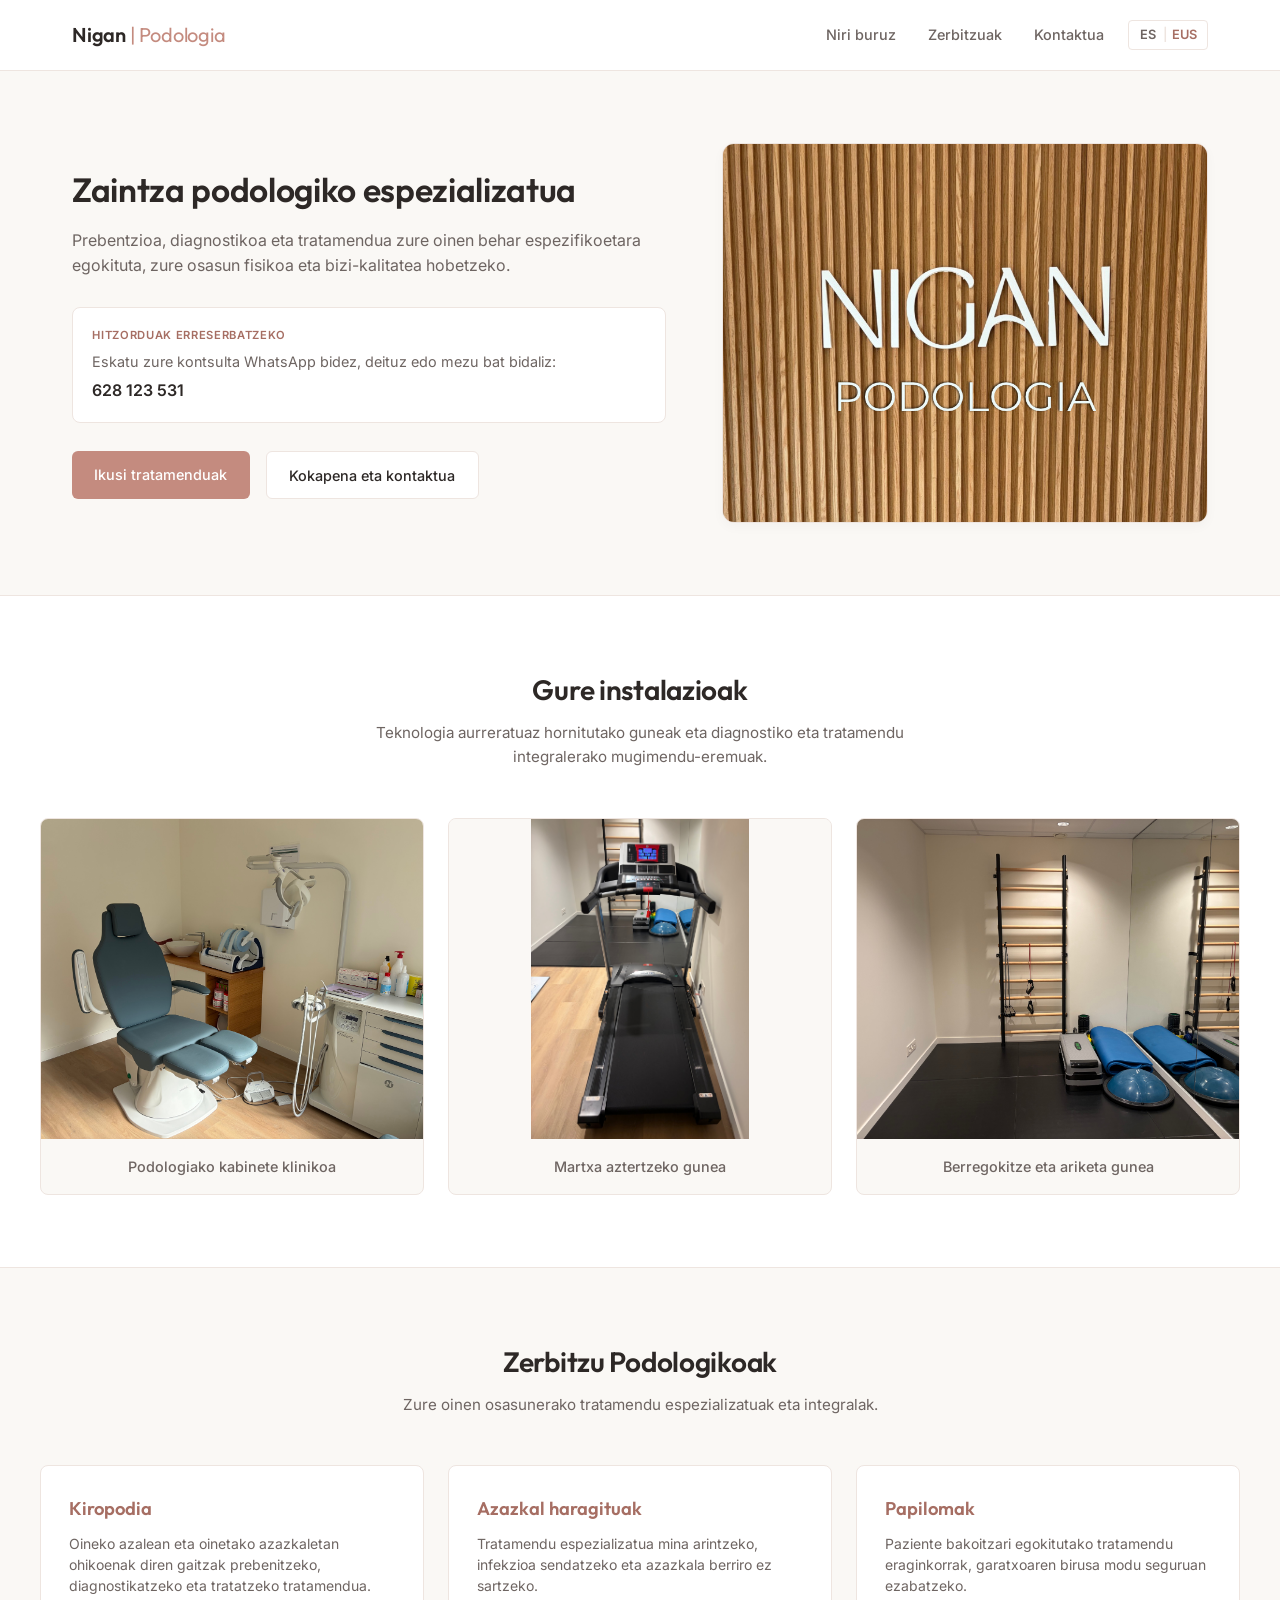
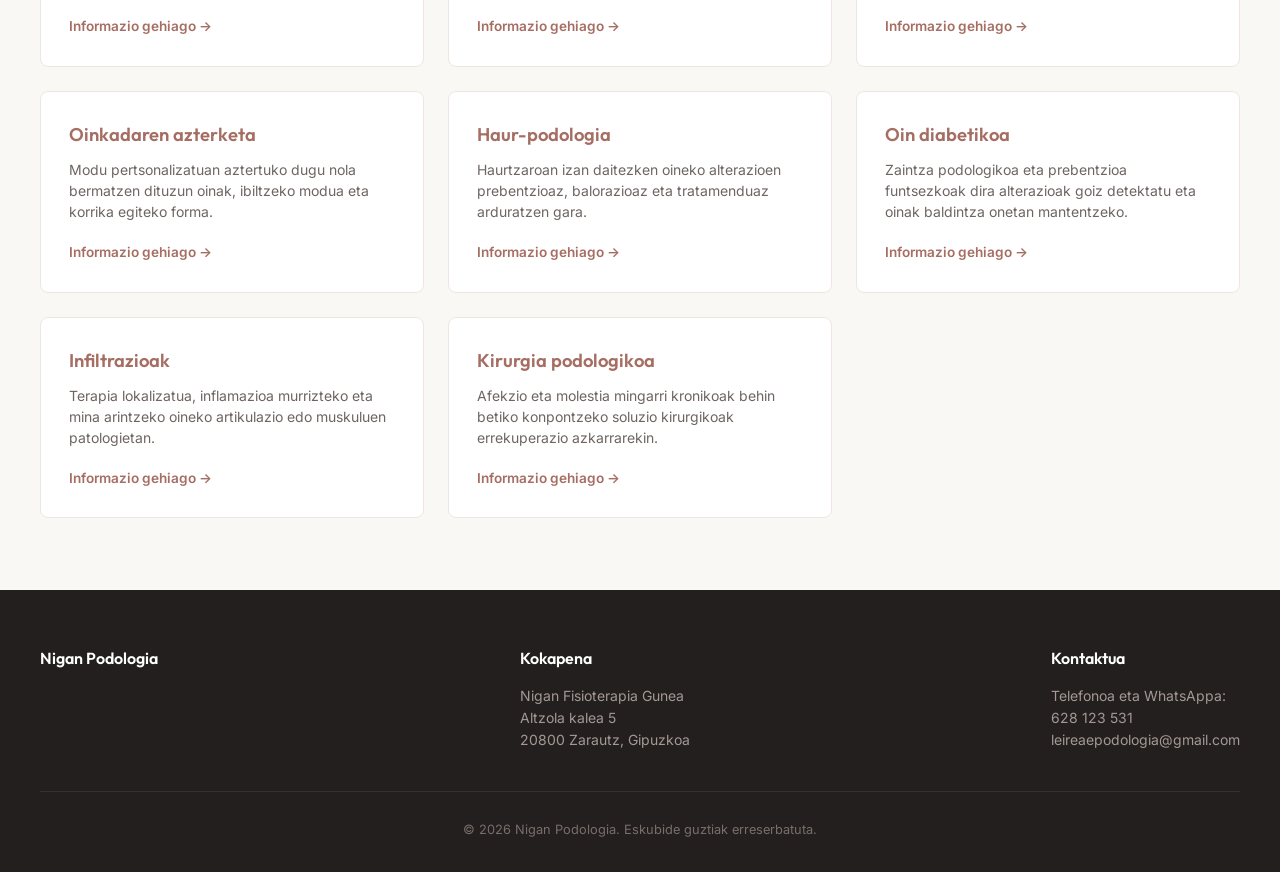
==== commit bbbbfc33: "Add files via upload" ====
--- a/index.html
+++ b/index.html
@@ -1,156 +1,157 @@
 <!DOCTYPE html>
-<html lang="es">
+<html lang="eu">
 <head>
     <meta charset="UTF-8">
     <meta name="viewport" content="width=device-width, initial-scale=1.0">
-    <title>Nigan | Podología en Zarautz</title>
+    <meta name="google-site-verification" content="VsyLg36tw9qhuNjfJe4pC8T7mfmyyi8fwtNMnPPEljw" />
+    <title>Nigan | Podologia Zarautzen</title>
     <!-- Google Fonts -->
     <link rel="preconnect" href="https://fonts.googleapis.com">
     <link rel="preconnect" href="https://fonts.gstatic.com" crossorigin>
     <link href="https://fonts.googleapis.com/css2?family=Inter:wght@300;400;500;600&family=Outfit:wght@400;500;600&display=swap" rel="stylesheet">
-    <link rel="stylesheet" href="styles.css">
+    <link rel="stylesheet" href="../styles.css">
 </head>
 <body>
 
     <header>
-       <div class="nav-container">
-           <a href="index.html" class="logo">Nigan <span>| Podología</span></a>
-          
-           <!-- Enlaces principales del menú (solo estos se ocultarán/mostrarán con la hamburguesa) -->
-           <nav>
-               <ul id="nav-list">
-                   <li><a href="sobre-mi.html">Sobre mí</a></li>
-                   <li><a href="servicios.html">Servicios</a></li>
-                   <li><a href="contacto.html">Contacto</a></li>
-               </ul>
-           </nav>
+      <div class="nav-container">
+          <a href="index.html" class="logo">Nigan <span>| Podologia</span></a>
+        
+          <!-- Enlaces principales del menú en euskera -->
+          <nav>
+              <ul id="nav-list">
+                  <li><a href="niri-buruz.html">Niri buruz</a></li>
+                  <li><a href="zerbitzuak.html">Zerbitzuak</a></li>
+                  <li><a href="kontaktua.html">Kontaktua</a></li>
+              </ul>
+          </nav>
 
-           <!-- Controles derechos para móvil (idioma + hamburguesa siempre visibles fuera) -->
-           <div class="mobile-right-controls">
-               <div class="lang-selector">
-                   <span class="active-lang">ES</span>
-                   <span class="lang-divider">|</span>
-                   <a href="eu/index.html">EUS</a>
-               </div>
-               
-               <button class="menu-toggle" id="mobile-menu" aria-label="Navegación">☰</button>
-           </div>
-       </div>
-   </header>
+          <!-- Controles derechos (idioma ES/EUS activo + hamburguesa) -->
+          <div class="mobile-right-controls">
+              <div class="lang-selector">
+                  <a href="../index.html">ES</a>
+                  <span class="lang-divider">|</span>
+                  <span class="active-lang">EUS</span>
+              </div>
+              
+              <button class="menu-toggle" id="mobile-menu" aria-label="Nabigazioa">☰</button>
+          </div>
+      </div>
+  </header>
 
     <section class="hero">
         <div class="hero-text">
-            <h1>Cuidado podológico especializado</h1>
-            <p>Prevención, diagnóstico y tratamiento adaptados a las necesidades específicas de tus pies para mejorar tu salud física y calidad de vida.</p>
+            <h1>Zaintza podologiko espezializatua</h1>
+            <p>Prebentzioa, diagnostikoa eta tratamendua zure oinen behar espezifikoetara egokituta, zure osasun fisikoa eta bizi-kalitatea hobetzeko.</p>
            
             <div class="booking-card">
-                <div class="booking-card-label">Reserva de citas</div>
-                <p>Solicita tu consulta llamando o enviando un mensaje por WhatsApp:</p>
+                <div class="booking-card-label">Hitzorduak erreserbatzeko</div>
+                <p>Eskatu zure kontsulta WhatsApp bidez, deituz edo mezu bat bidaliz:</p>
                 <a href="tel:628123531" class="phone-number">628 123 531</a>
             </div>
 
             <div class="hero-buttons">
-                <a href="servicios.html" class="btn-primary">Ver tratamientos</a>
-                <a href="contacto.html" class="btn-secondary">Ubicación y contacto</a>
+                <a href="zerbitzuak.html" class="btn-primary">Ikusi tratamenduak</a>
+                <a href="kontaktua.html" class="btn-secondary">Kokapena eta kontaktua</a>
             </div>
         </div>
 
         <div class="hero-img-container">
-            <img src="img/nigan.jpeg" alt="Espacio Nigan Podología" class="hero-img">
+            <img src="../img/nigan.jpeg" alt="Espacio Nigan Podología" class="hero-img">
         </div>
     </section>
 
-    <!-- Sección de Instalaciones añadida justo antes de los servicios -->
+    <!-- Sección de Instalaciones -->
     <section class="facility-section">
         <div class="section-header">
-            <h2>Nuestras Instalaciones</h2>
-            <p>Espacios modernos y equipados para ofrecerte la máxima calidad asistencial.</p>
+            <h2>Gure instalazioak</h2>
+            <p>Teknologia aurreratuaz hornitutako guneak eta diagnostiko eta tratamendu integralerako mugimendu-eremuak.</p>
         </div>
         <div class="facility-grid">
             <div class="facility-card">
-                <img src="img/saladetrabajo.jpeg" alt="Gabinete clínico de podología">
-                <p>Gabinete clínico de podología</p>
+                <img src="../img/saladetrabajo.jpeg" alt="Gabinete clínico de podología">
+                <p>Podologiako kabinete klinikoa</p>
             </div>
             <div class="facility-card">
-                <img src="img/cintagym.jpeg" alt="Zona de análisis de la marcha" class="vertical-img">
-                <p>Zona de análisis de la marcha</p>
+                <img src="../img/cintagym.jpeg" alt="Zona de análisis de la marcha" class="vertical-img">
+                <p>Martxa aztertzeko gunea</p>
             </div>
             <div class="facility-card">
-                <img src="img/salagym.jpeg" alt="Espacio de readaptación y ejercicio">
-                <p>Espacio de readaptación y ejercicio</p>
+                <img src="../img/salagym.jpeg" alt="Espacio de readaptación y ejercicio">
+                <p>Berregokitze eta ariketa gunea</p>
             </div>
         </div>
     </section>
 
     <section class="services-preview">
         <div class="section-header">
-            <h2>Servicios Podológicos</h2>
-            <p>Tratamientos especializados e integrales para la salud de tus pies.</p>
+            <h2>Zerbitzu Podologikoak</h2>
+            <p>Zure oinen osasunerako tratamendu espezializatuak eta integralak.</p>
         </div>
         <div class="grid-preview">
           
             <div class="card-preview">
                 <div>
-                    <h3>Quiropodia</h3>
-                    <p>Tratamiento podológico para prevenir, diagnosticar y tratar las afecciones más habituales en la piel y las uñas de los pies.</p>
+                    <h3>Kiropodia</h3>
+                    <p>Oineko azalean eta oinetako azazkaletan ohikoenak diren gaitzak prebenitzeko, diagnostikatzeko eta tratatzeko tratamendua.</p>
                 </div>
-                <a href="servicios.html#quiropodia" class="link-more">Más información →</a>
+                <a href="zerbitzuak.html#kiropodia" class="link-more">Informazio gehiago →</a>
             </div>
 
             <div class="card-preview">
                 <div>
-                    <h3>Uñas encarnadas</h3>
-                    <p>Tratamiento especializado para aliviar el dolor, curar la infección y prevenir que la uña vuelva a clavarse.</p>
+                    <h3>Azazkal haragituak</h3>
+                    <p>Tratamendu espezializatua mina arintzeko, infekzioa sendatzeko eta azazkala berriro ez sartzeko.</p>
                 </div>
-                <a href="servicios.html#unas-encarnadas" class="link-more">Más información →</a>
+                <a href="zerbitzuak.html#azazkal-haragituak" class="link-more">Informazio gehiago →</a>
             </div>
 
             <div class="card-preview">
                 <div>
-                    <h3>Papilomas</h3>
-                    <p>Tratamientos efectivos adaptados a cada paciente para eliminar el virus de la verruga plantar de forma segura.</p>
+                    <h3>Papilomak</h3>
+                    <p>Paziente bakoitzari egokitutako tratamendu eraginkorrak, garatxoaren birusa modu seguruan ezabatzeko.</p>
                 </div>
-                <a href="servicios.html#papilomas" class="link-more">Más información →</a>
+                <a href="zerbitzuak.html#papilomak" class="link-more">Informazio gehiago →</a>
             </div>
 
             <div class="card-preview">
                 <div>
-                    <h3>Estudio de la pisada</h3>
-                    <p>Analizamos de forma personalizada cómo apoyas los pies, caminas y corres para detectar posibles alteraciones biomecánicas.</p>
+                    <h3>Oinkadaren azterketa</h3>
+                    <p>Modu pertsonalizatuan aztertuko dugu nola bermatzen dituzun oinak, ibiltzeko modua eta korrika egiteko forma.</p>
                 </div>
-                <a href="servicios.html#estudio-pisada" class="link-more">Más información →</a>
+                <a href="zerbitzuak.html#oinkadaren-azterketa" class="link-more">Informazio gehiago →</a>
             </div>
 
             <div class="card-preview">
                 <div>
-                    <h3>Podología infantil</h3>
-                    <p>Prevención, valoración y tratamiento de las alteraciones del pie durante la infancia, acompañando su desarrollo saludable.</p>
+                    <h3>Haur-podologia</h3>
+                    <p>Haurtzaroan izan daitezken oineko alterazioen prebentzioaz, balorazioaz eta tratamenduaz arduratzen gara.</p>
                 </div>
-                <a href="servicios.html#podologia-infantil" class="link-more">Más información →</a>
+                <a href="zerbitzuak.html#haur-podologia" class="link-more">Informazio gehiago →</a>
             </div>
 
             <div class="card-preview">
                 <div>
-                    <h3>Pie diabético</h3>
-                    <p>Cuidado podológico y prevención fundamental mediante revisiones periódicas para detectar alteraciones de forma temprana.</p>
+                    <h3>Oin diabetikoa</h3>
+                    <p>Zaintza podologikoa eta prebentzioa funtsezkoak dira alterazioak goiz detektatu eta oinak baldintza onetan mantentzeko.</p>
                 </div>
-                <a href="servicios.html#pie-diabetico" class="link-more">Más información →</a>
+                <a href="zerbitzuak.html#oin-diabetikoa" class="link-more">Informazio gehiago →</a>
             </div>
 
             <div class="card-preview">
                 <div>
-                    <h3>Infiltraciones</h3>
-                    <p>Terapia localizada para reducir la inflamación y aliviar el dolor en patologías articulares o musculares del pie.</p>
+                    <h3>Infiltrazioak</h3>
+                    <p>Terapia lokalizatua, inflamazioa murrizteko eta mina arintzeko oineko artikulazio edo muskuluen patologietan.</p>
                 </div>
-                <a href="servicios.html#infiltraciones" class="link-more">Más información →</a>
+                <a href="zerbitzuak.html#infiltrazioak" class="link-more">Informazio gehiago →</a>
             </div>
 
             <div class="card-preview">
                 <div>
-                    <h3>Cirugía podológica</h3>
-                    <p>Soluciones quirúrgicas para resolver de forma definitiva afecciones y molestias dolorosas crónicas con rápida recuperación.</p>
+                    <h3>Kirurgia podologikoa</h3>
+                    <p>Afekzio eta molestia mingarri kronikoak behin betiko konpontzeko soluzio kirurgikoak errekuperazio azkarrarekin.</p>
                 </div>
-                <a href="servicios.html#cirugia-podologica" class="link-more">Más información →</a>
+                <a href="zerbitzuak.html#kirurgia-podologikoa" class="link-more">Informazio gehiago →</a>
             </div>
 
         </div>
@@ -159,19 +160,19 @@
     <footer>
         <div class="footer-content">
             <div class="footer-col">
-                <h4>Nigan Podología</h4>
+                <h4>Nigan Podologia</h4>
             </div>
             <div class="footer-col">
-                <h4>Ubicación</h4>
-                <p>Espacio Nigan Fisioterapia<br>Altzola kalea 5<br>20800 Zarautz, Gipuzkoa</p>
+                <h4>Kokapena</h4>
+                <p>Nigan Fisioterapia Gunea<br>Altzola kalea 5<br>20800 Zarautz, Gipuzkoa</p>
             </div>
             <div class="footer-col">
-                <h4>Contacto</h4>
-                <p>Atención telefónica y WhatsApp:<br>628 123 531<br>leireaepodologia@gmail.com</p>
+                <h4>Kontaktua</h4>
+                <p>Telefonoa eta WhatsAppa:<br>628 123 531<br>leireaepodologia@gmail.com</p>
             </div>
         </div>
         <div class="footer-bottom">
-            <p>&copy; 2026 Nigan Podología. Todos los derechos reservados.</p>
+            <p>&copy; 2026 Nigan Podologia. Eskubide guztiak erreserbatuta.</p>
         </div>
     </footer>
 
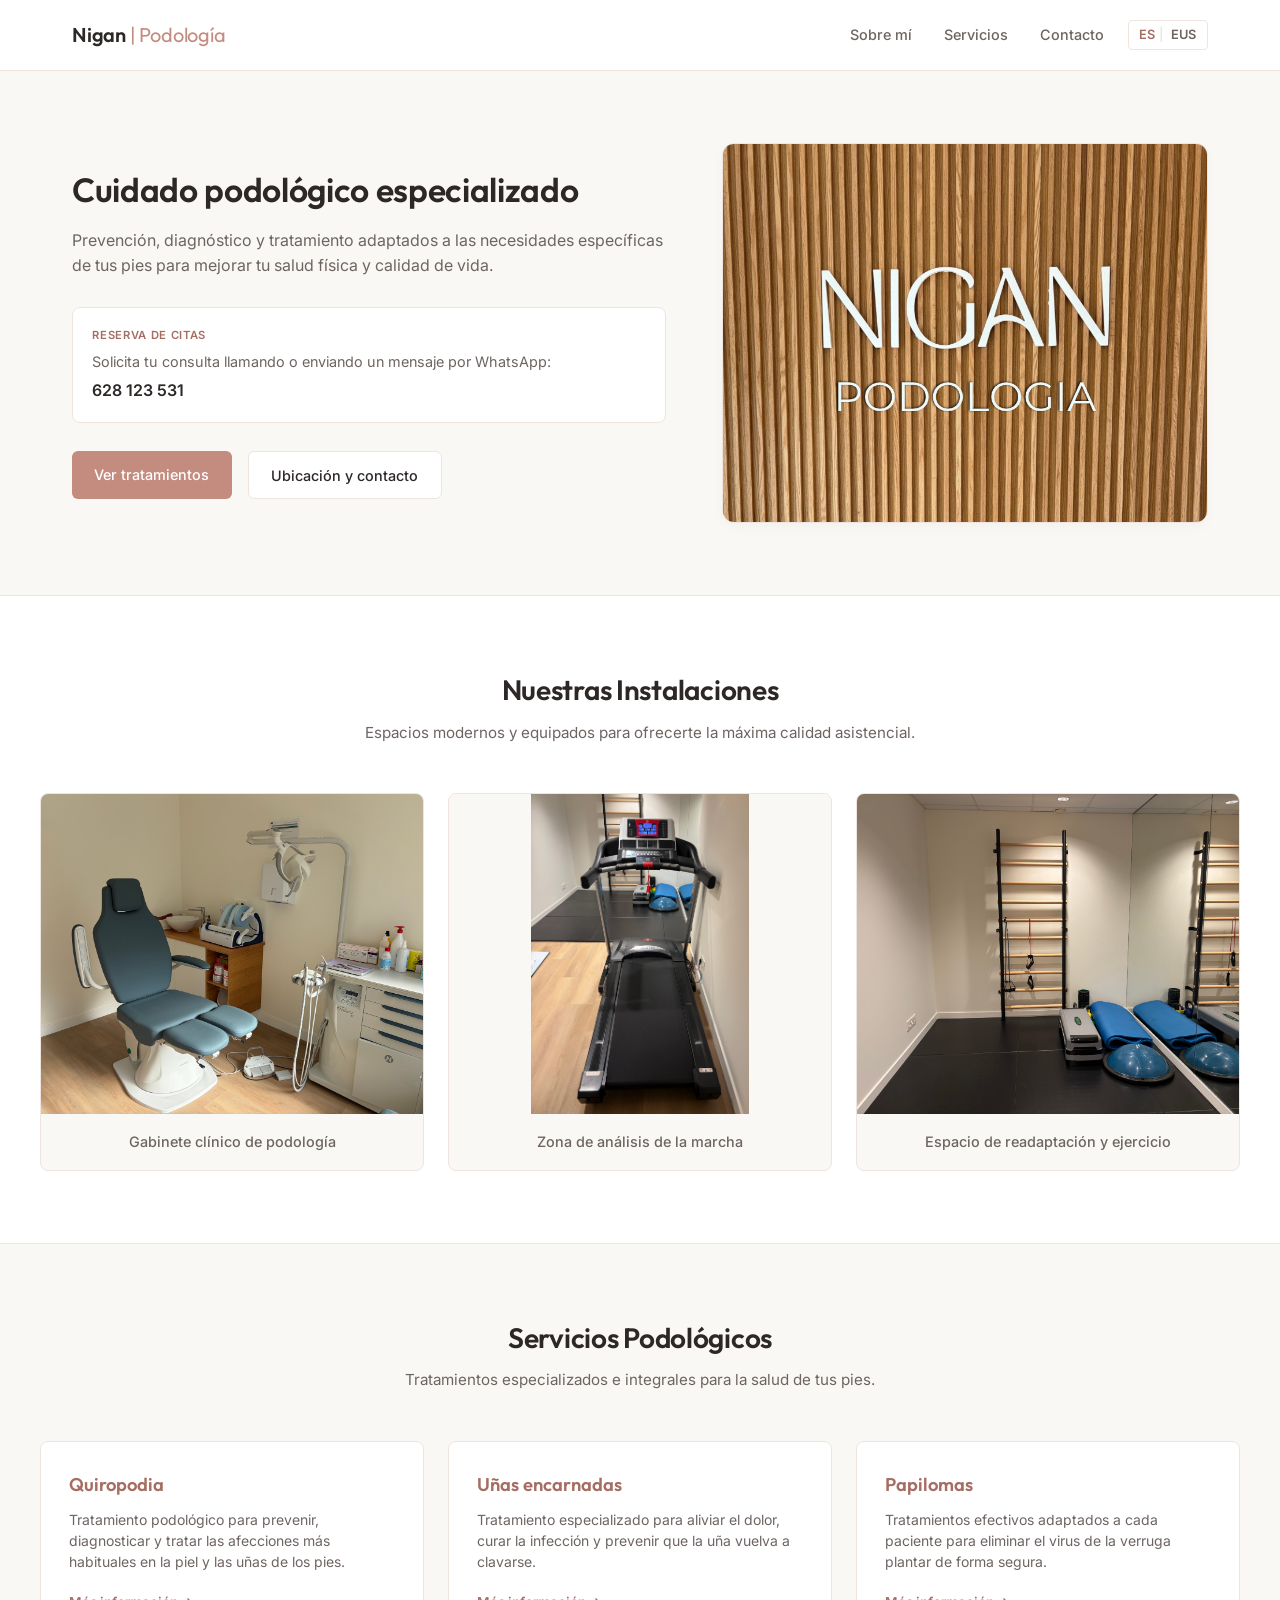
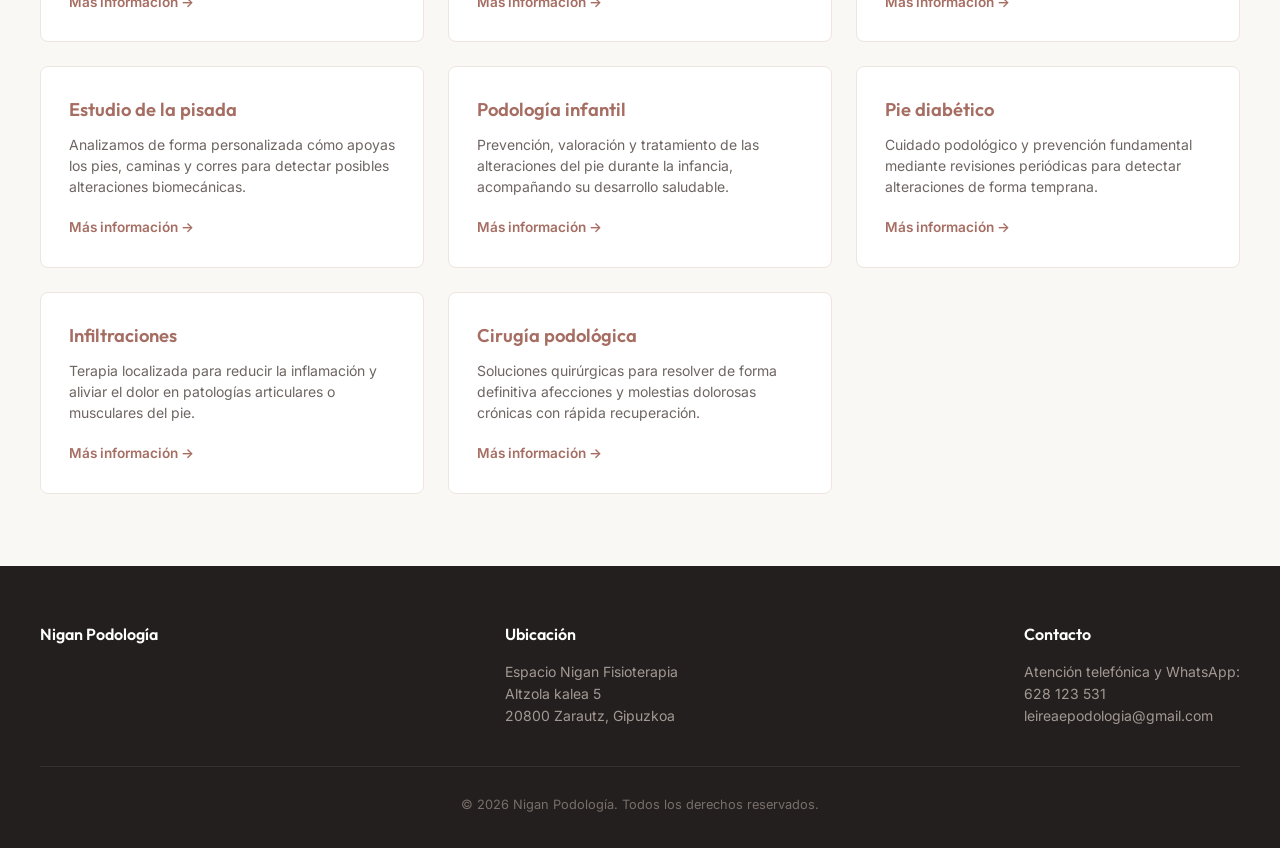
==== commit f218389f: "Add files via upload" ====
--- a/index.html
+++ b/index.html
@@ -1,157 +1,159 @@
 <!DOCTYPE html>
-<html lang="eu">
+<html lang="es">
 <head>
     <meta charset="UTF-8">
     <meta name="viewport" content="width=device-width, initial-scale=1.0">
     <meta name="google-site-verification" content="VsyLg36tw9qhuNjfJe4pC8T7mfmyyi8fwtNMnPPEljw" />
-    <title>Nigan | Podologia Zarautzen</title>
+    <title>Nigan | Podología en Zarautz</title>
     <!-- Google Fonts -->
+    <link rel="icon" type="image/png" href="img/logotipo.png">
+    <link rel="apple-touch-icon" href="img/logotipo.png">
     <link rel="preconnect" href="https://fonts.googleapis.com">
     <link rel="preconnect" href="https://fonts.gstatic.com" crossorigin>
     <link href="https://fonts.googleapis.com/css2?family=Inter:wght@300;400;500;600&family=Outfit:wght@400;500;600&display=swap" rel="stylesheet">
-    <link rel="stylesheet" href="../styles.css">
+    <link rel="stylesheet" href="styles.css">
 </head>
 <body>
 
     <header>
-      <div class="nav-container">
-          <a href="index.html" class="logo">Nigan <span>| Podologia</span></a>
-        
-          <!-- Enlaces principales del menú en euskera -->
-          <nav>
-              <ul id="nav-list">
-                  <li><a href="niri-buruz.html">Niri buruz</a></li>
-                  <li><a href="zerbitzuak.html">Zerbitzuak</a></li>
-                  <li><a href="kontaktua.html">Kontaktua</a></li>
-              </ul>
-          </nav>
+       <div class="nav-container">
+           <a href="index.html" class="logo">Nigan <span>| Podología</span></a>
+          
+           <!-- Enlaces principales del menú (solo estos se ocultarán/mostrarán con la hamburguesa) -->
+           <nav>
+               <ul id="nav-list">
+                   <li><a href="sobre-mi.html">Sobre mí</a></li>
+                   <li><a href="servicios.html">Servicios</a></li>
+                   <li><a href="contacto.html">Contacto</a></li>
+               </ul>
+           </nav>
 
-          <!-- Controles derechos (idioma ES/EUS activo + hamburguesa) -->
-          <div class="mobile-right-controls">
-              <div class="lang-selector">
-                  <a href="../index.html">ES</a>
-                  <span class="lang-divider">|</span>
-                  <span class="active-lang">EUS</span>
-              </div>
-              
-              <button class="menu-toggle" id="mobile-menu" aria-label="Nabigazioa">☰</button>
-          </div>
-      </div>
-  </header>
+           <!-- Controles derechos para móvil (idioma + hamburguesa siempre visibles fuera) -->
+           <div class="mobile-right-controls">
+               <div class="lang-selector">
+                   <span class="active-lang">ES</span>
+                   <span class="lang-divider">|</span>
+                   <a href="eu/index.html">EUS</a>
+               </div>
+               
+               <button class="menu-toggle" id="mobile-menu" aria-label="Navegación">☰</button>
+           </div>
+       </div>
+   </header>
 
     <section class="hero">
         <div class="hero-text">
-            <h1>Zaintza podologiko espezializatua</h1>
-            <p>Prebentzioa, diagnostikoa eta tratamendua zure oinen behar espezifikoetara egokituta, zure osasun fisikoa eta bizi-kalitatea hobetzeko.</p>
+            <h1>Cuidado podológico especializado</h1>
+            <p>Prevención, diagnóstico y tratamiento adaptados a las necesidades específicas de tus pies para mejorar tu salud física y calidad de vida.</p>
            
             <div class="booking-card">
-                <div class="booking-card-label">Hitzorduak erreserbatzeko</div>
-                <p>Eskatu zure kontsulta WhatsApp bidez, deituz edo mezu bat bidaliz:</p>
+                <div class="booking-card-label">Reserva de citas</div>
+                <p>Solicita tu consulta llamando o enviando un mensaje por WhatsApp:</p>
                 <a href="tel:628123531" class="phone-number">628 123 531</a>
             </div>
 
             <div class="hero-buttons">
-                <a href="zerbitzuak.html" class="btn-primary">Ikusi tratamenduak</a>
-                <a href="kontaktua.html" class="btn-secondary">Kokapena eta kontaktua</a>
+                <a href="servicios.html" class="btn-primary">Ver tratamientos</a>
+                <a href="contacto.html" class="btn-secondary">Ubicación y contacto</a>
             </div>
         </div>
 
         <div class="hero-img-container">
-            <img src="../img/nigan.jpeg" alt="Espacio Nigan Podología" class="hero-img">
+            <img src="img/nigan.jpeg" alt="Espacio Nigan Podología" class="hero-img">
         </div>
     </section>
 
-    <!-- Sección de Instalaciones -->
+    <!-- Sección de Instalaciones añadida justo antes de los servicios -->
     <section class="facility-section">
         <div class="section-header">
-            <h2>Gure instalazioak</h2>
-            <p>Teknologia aurreratuaz hornitutako guneak eta diagnostiko eta tratamendu integralerako mugimendu-eremuak.</p>
+            <h2>Nuestras Instalaciones</h2>
+            <p>Espacios modernos y equipados para ofrecerte la máxima calidad asistencial.</p>
         </div>
         <div class="facility-grid">
             <div class="facility-card">
-                <img src="../img/saladetrabajo.jpeg" alt="Gabinete clínico de podología">
-                <p>Podologiako kabinete klinikoa</p>
+                <img src="img/saladetrabajo.jpeg" alt="Gabinete clínico de podología">
+                <p>Gabinete clínico de podología</p>
             </div>
             <div class="facility-card">
-                <img src="../img/cintagym.jpeg" alt="Zona de análisis de la marcha" class="vertical-img">
-                <p>Martxa aztertzeko gunea</p>
+                <img src="img/cintagym.jpeg" alt="Zona de análisis de la marcha" class="vertical-img">
+                <p>Zona de análisis de la marcha</p>
             </div>
             <div class="facility-card">
-                <img src="../img/salagym.jpeg" alt="Espacio de readaptación y ejercicio">
-                <p>Berregokitze eta ariketa gunea</p>
+                <img src="img/salagym.jpeg" alt="Espacio de readaptación y ejercicio">
+                <p>Espacio de readaptación y ejercicio</p>
             </div>
         </div>
     </section>
 
     <section class="services-preview">
         <div class="section-header">
-            <h2>Zerbitzu Podologikoak</h2>
-            <p>Zure oinen osasunerako tratamendu espezializatuak eta integralak.</p>
+            <h2>Servicios Podológicos</h2>
+            <p>Tratamientos especializados e integrales para la salud de tus pies.</p>
         </div>
         <div class="grid-preview">
           
             <div class="card-preview">
                 <div>
-                    <h3>Kiropodia</h3>
-                    <p>Oineko azalean eta oinetako azazkaletan ohikoenak diren gaitzak prebenitzeko, diagnostikatzeko eta tratatzeko tratamendua.</p>
+                    <h3>Quiropodia</h3>
+                    <p>Tratamiento podológico para prevenir, diagnosticar y tratar las afecciones más habituales en la piel y las uñas de los pies.</p>
                 </div>
-                <a href="zerbitzuak.html#kiropodia" class="link-more">Informazio gehiago →</a>
+                <a href="servicios.html#quiropodia" class="link-more">Más información →</a>
             </div>
 
             <div class="card-preview">
                 <div>
-                    <h3>Azazkal haragituak</h3>
-                    <p>Tratamendu espezializatua mina arintzeko, infekzioa sendatzeko eta azazkala berriro ez sartzeko.</p>
+                    <h3>Uñas encarnadas</h3>
+                    <p>Tratamiento especializado para aliviar el dolor, curar la infección y prevenir que la uña vuelva a clavarse.</p>
                 </div>
-                <a href="zerbitzuak.html#azazkal-haragituak" class="link-more">Informazio gehiago →</a>
+                <a href="servicios.html#unas-encarnadas" class="link-more">Más información →</a>
             </div>
 
             <div class="card-preview">
                 <div>
-                    <h3>Papilomak</h3>
-                    <p>Paziente bakoitzari egokitutako tratamendu eraginkorrak, garatxoaren birusa modu seguruan ezabatzeko.</p>
+                    <h3>Papilomas</h3>
+                    <p>Tratamientos efectivos adaptados a cada paciente para eliminar el virus de la verruga plantar de forma segura.</p>
                 </div>
-                <a href="zerbitzuak.html#papilomak" class="link-more">Informazio gehiago →</a>
+                <a href="servicios.html#papilomas" class="link-more">Más información →</a>
             </div>
 
             <div class="card-preview">
                 <div>
-                    <h3>Oinkadaren azterketa</h3>
-                    <p>Modu pertsonalizatuan aztertuko dugu nola bermatzen dituzun oinak, ibiltzeko modua eta korrika egiteko forma.</p>
+                    <h3>Estudio de la pisada</h3>
+                    <p>Analizamos de forma personalizada cómo apoyas los pies, caminas y corres para detectar posibles alteraciones biomecánicas.</p>
                 </div>
-                <a href="zerbitzuak.html#oinkadaren-azterketa" class="link-more">Informazio gehiago →</a>
+                <a href="servicios.html#estudio-pisada" class="link-more">Más información →</a>
             </div>
 
             <div class="card-preview">
                 <div>
-                    <h3>Haur-podologia</h3>
-                    <p>Haurtzaroan izan daitezken oineko alterazioen prebentzioaz, balorazioaz eta tratamenduaz arduratzen gara.</p>
+                    <h3>Podología infantil</h3>
+                    <p>Prevención, valoración y tratamiento de las alteraciones del pie durante la infancia, acompañando su desarrollo saludable.</p>
                 </div>
-                <a href="zerbitzuak.html#haur-podologia" class="link-more">Informazio gehiago →</a>
+                <a href="servicios.html#podologia-infantil" class="link-more">Más información →</a>
             </div>
 
             <div class="card-preview">
                 <div>
-                    <h3>Oin diabetikoa</h3>
-                    <p>Zaintza podologikoa eta prebentzioa funtsezkoak dira alterazioak goiz detektatu eta oinak baldintza onetan mantentzeko.</p>
+                    <h3>Pie diabético</h3>
+                    <p>Cuidado podológico y prevención fundamental mediante revisiones periódicas para detectar alteraciones de forma temprana.</p>
                 </div>
-                <a href="zerbitzuak.html#oin-diabetikoa" class="link-more">Informazio gehiago →</a>
+                <a href="servicios.html#pie-diabetico" class="link-more">Más información →</a>
             </div>
 
             <div class="card-preview">
                 <div>
-                    <h3>Infiltrazioak</h3>
-                    <p>Terapia lokalizatua, inflamazioa murrizteko eta mina arintzeko oineko artikulazio edo muskuluen patologietan.</p>
+                    <h3>Infiltraciones</h3>
+                    <p>Terapia localizada para reducir la inflamación y aliviar el dolor en patologías articulares o musculares del pie.</p>
                 </div>
-                <a href="zerbitzuak.html#infiltrazioak" class="link-more">Informazio gehiago →</a>
+                <a href="servicios.html#infiltraciones" class="link-more">Más información →</a>
             </div>
 
             <div class="card-preview">
                 <div>
-                    <h3>Kirurgia podologikoa</h3>
-                    <p>Afekzio eta molestia mingarri kronikoak behin betiko konpontzeko soluzio kirurgikoak errekuperazio azkarrarekin.</p>
+                    <h3>Cirugía podológica</h3>
+                    <p>Soluciones quirúrgicas para resolver de forma definitiva afecciones y molestias dolorosas crónicas con rápida recuperación.</p>
                 </div>
-                <a href="zerbitzuak.html#kirurgia-podologikoa" class="link-more">Informazio gehiago →</a>
+                <a href="servicios.html#cirugia-podologica" class="link-more">Más información →</a>
             </div>
 
         </div>
@@ -160,19 +162,19 @@
     <footer>
         <div class="footer-content">
             <div class="footer-col">
-                <h4>Nigan Podologia</h4>
+                <h4>Nigan Podología</h4>
             </div>
             <div class="footer-col">
-                <h4>Kokapena</h4>
-                <p>Nigan Fisioterapia Gunea<br>Altzola kalea 5<br>20800 Zarautz, Gipuzkoa</p>
+                <h4>Ubicación</h4>
+                <p>Espacio Nigan Fisioterapia<br>Altzola kalea 5<br>20800 Zarautz, Gipuzkoa</p>
             </div>
             <div class="footer-col">
-                <h4>Kontaktua</h4>
-                <p>Telefonoa eta WhatsAppa:<br>628 123 531<br>leireaepodologia@gmail.com</p>
+                <h4>Contacto</h4>
+                <p>Atención telefónica y WhatsApp:<br>628 123 531<br>leireaepodologia@gmail.com</p>
             </div>
         </div>
         <div class="footer-bottom">
-            <p>&copy; 2026 Nigan Podologia. Eskubide guztiak erreserbatuta.</p>
+            <p>&copy; 2026 Nigan Podología. Todos los derechos reservados.</p>
         </div>
     </footer>
 
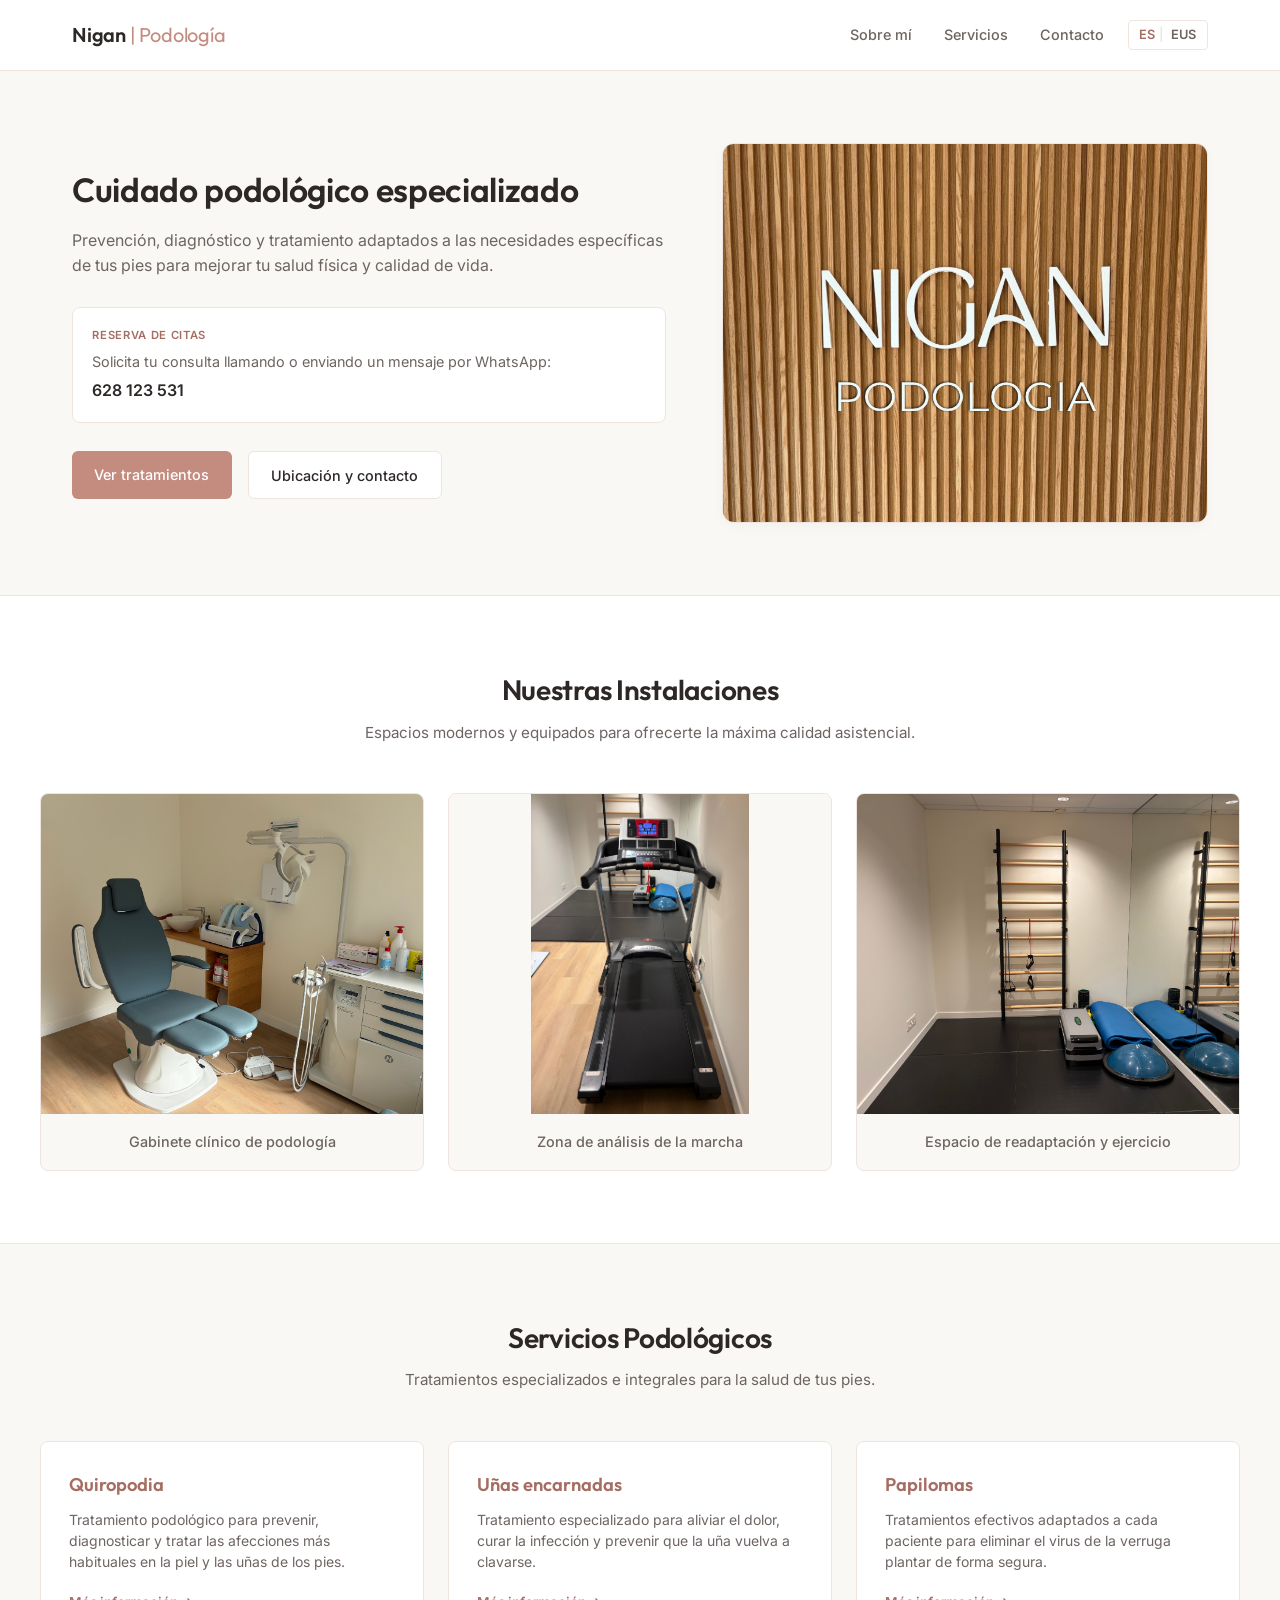
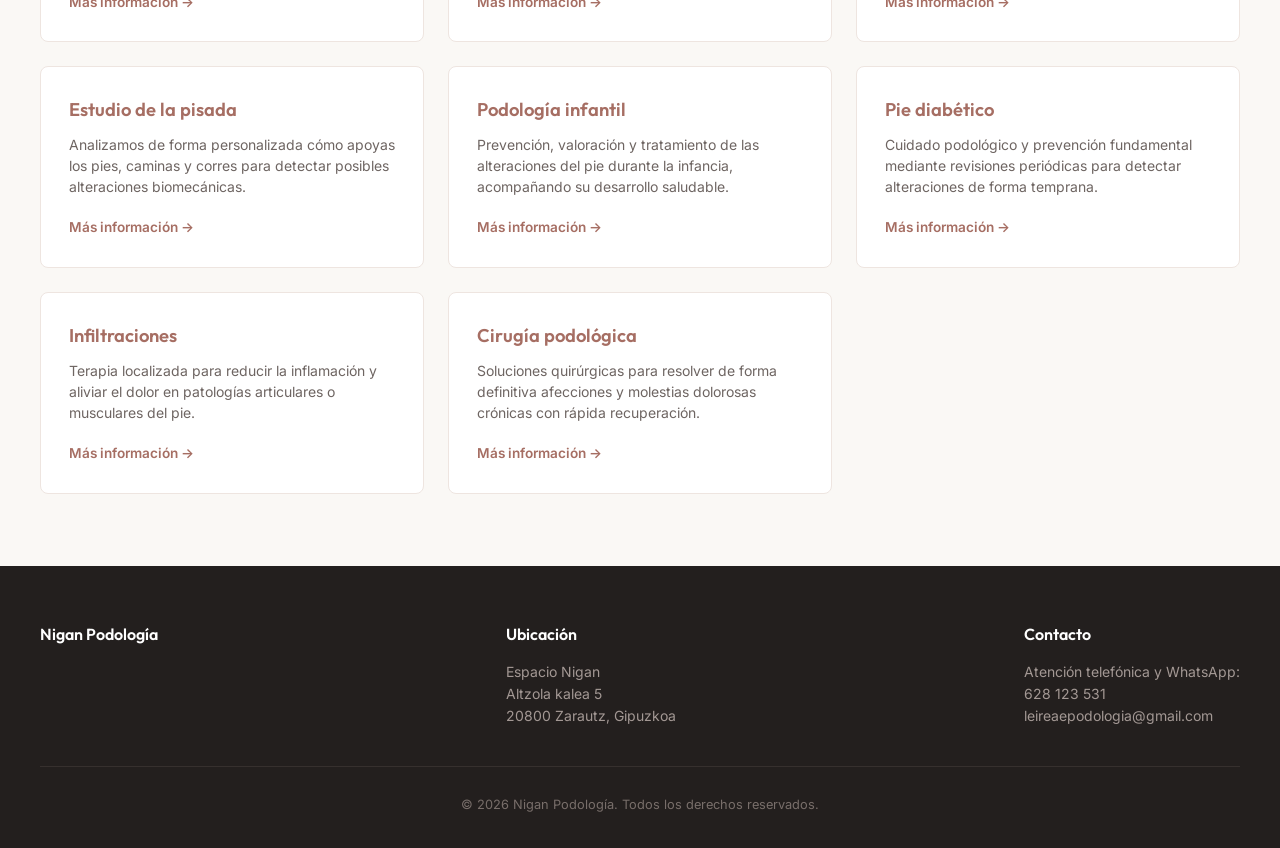
==== commit 594e5382: "Add files via upload" ====
--- a/index.html
+++ b/index.html
@@ -166,7 +166,7 @@
             </div>
             <div class="footer-col">
                 <h4>Ubicación</h4>
-                <p>Espacio Nigan Fisioterapia<br>Altzola kalea 5<br>20800 Zarautz, Gipuzkoa</p>
+                <p>Espacio Nigan<br>Altzola kalea 5<br>20800 Zarautz, Gipuzkoa</p>
             </div>
             <div class="footer-col">
                 <h4>Contacto</h4>
